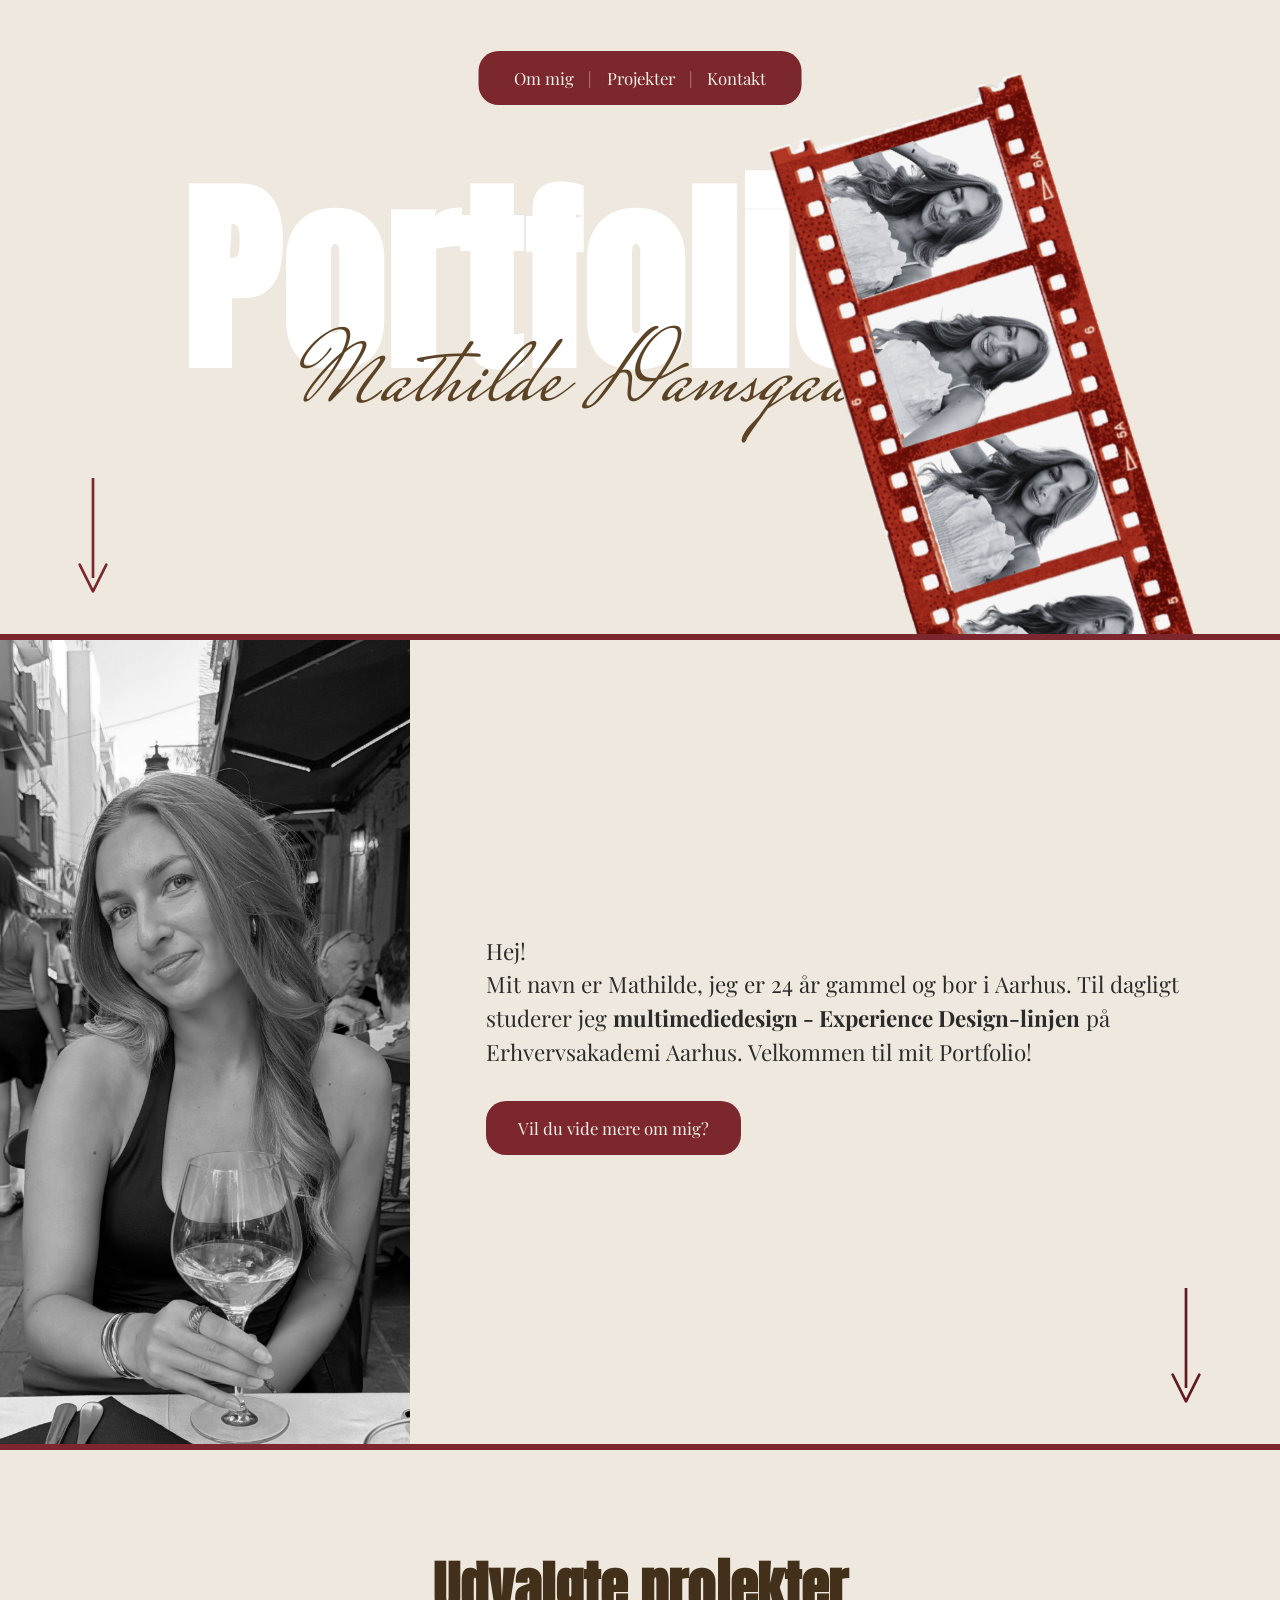
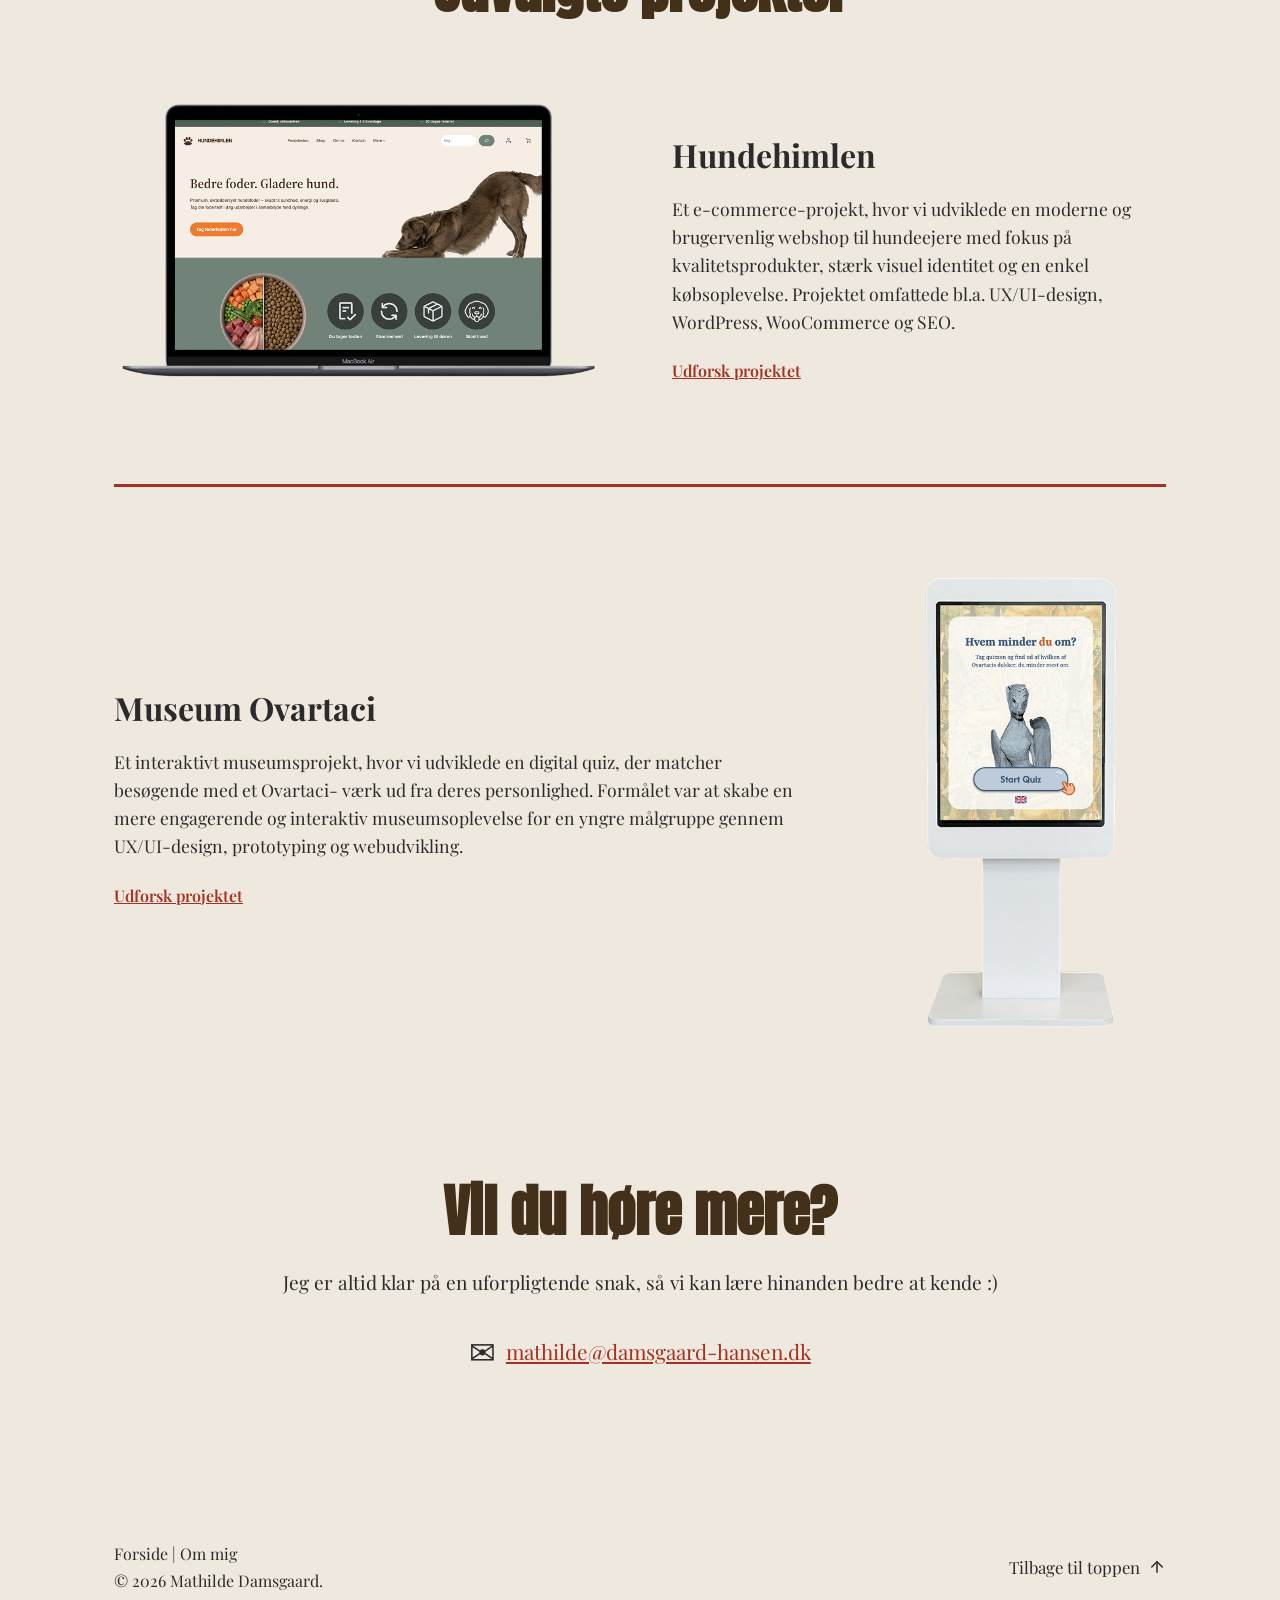
==== index.html @ b91b9f2f "ny tekst i footer" ====
<!doctype html>
<html lang="da">
  <head>
    <meta charset="UTF-8" />
    <meta name="viewport" content="width=device-width, initial-scale=1.0" />
    <title>Mathilde Damsgaard | Portfolio</title>

    <!-- Google Fonts: Anton til "PORTFOLIO", Mrs Saint Delafield til navnet (script), Playfair Display til brødtekst -->
    <link rel="preconnect" href="https://fonts.googleapis.com" />
    <link rel="preconnect" href="https://fonts.gstatic.com" crossorigin />
    <link
      href="https://fonts.googleapis.com/css2?family=Anton&family=Mrs+Saint+Delafield&family=Playfair+Display:ital,wght@0,400;0,600;1,400&display=swap"
      rel="stylesheet"
    />

    <link rel="stylesheet" href="css/style.css" />
  </head>
  <body>
    <header class="hero" id="top">
      <!-- Navigation -->
      <nav class="hero__nav">
        <a href="ommig.html">Om mig</a>
        <span class="hero__nav-divider">|</span>
        <a href="index.html#projekter">Projekter</a>
        <span class="hero__nav-divider">|</span>
        <a href="index.html#kontakt">Kontakt</a>
      </nav>

      <!-- Baggrundstekst -->
      <h1 class="hero__background-text">Portfolio</h1>

      <!-- Navn i script-font, ligger ovenpå baggrundsteksten -->
      <h2 class="hero__name">Mathilde Damsgaard</h2>

      <!-- Filmstrip-billede -->
      <div class="hero__filmstrip">
        <img src="img/filmstribe.png" alt="Filmstrip med billeder af mig" />
      </div>

      <!-- Pil der peger ned mod næste sektion -->
      <a
        href="index.html#projekter"
        class="hero__scroll-arrow"
        aria-label="Scroll ned til projekter"
      >
        <svg
          width="32"
          height="120"
          viewBox="0 0 24 90"
          xmlns="http://www.w3.org/2000/svg"
        >
          <line
            x1="12"
            y1="0"
            x2="12"
            y2="75"
            stroke="currentColor"
            stroke-width="2"
          />
          <polyline
            points="2,65 12,85 22,65"
            fill="none"
            stroke="currentColor"
            stroke-width="2"
            stroke-linecap="round"
            stroke-linejoin="round"
          />
        </svg>
      </a>

      <!-- Rød streg i bunden -->
      <div class="hero__divider"></div>
    </header>

    <!-- Intro-sektion under hero -->
    <section class="intro">
      <div class="intro__image">
        <img src="img/forsidebillede.jpg" alt="Mathilde Damsgaard" />
      </div>

      <div class="intro__content">
        <p class="intro__text">
          Hej!<br />
          Mit navn er Mathilde, jeg er 24 år gammel og bor i Aarhus. Til dagligt
          studerer jeg
          <strong>multimediedesign - Experience Design-linjen</strong> på
          Erhvervsakademi Aarhus. Velkommen til mit Portfolio!
        </p>
        <a href="ommig.html" class="intro__button">Vil du vide mere om mig?</a>
      </div>

      <a
        href="index.html#projekter"
        class="intro__scroll-arrow"
        aria-label="Scroll ned til projekter"
      >
        <svg
          width="34"
          height="120"
          viewBox="0 0 24 90"
          xmlns="http://www.w3.org/2000/svg"
        >
          <line
            x1="12"
            y1="0"
            x2="12"
            y2="75"
            stroke="currentColor"
            stroke-width="2"
          />
          <polyline
            points="2,65 12,85 22,65"
            fill="none"
            stroke="currentColor"
            stroke-width="2"
            stroke-linecap="round"
            stroke-linejoin="round"
          />
        </svg>
      </a>
      <!-- Rød streg i bunden -->
      <div class="hero__divider"></div>
    </section>

    <!-- Projekt-sektion lige under hero -->
    <section class="projects" id="projekter">
      <h2 class="projects__title">Udvalgte projekter</h2>

      <!-- Projekt 1: billede venstre, tekst højre -->
      <div class="project-row">
        <div class="project-row__image fly-in-left">
          <img
            src="img/hundehimlen-mockup.png"
            alt="Hundehimlen webshop vist på en bærbar computer"
          />
        </div>
        <div class="project-row__text">
          <h3 class="project-row__title">Hundehimlen</h3>
          <p class="project-row__desc">
            Et e-commerce-projekt, hvor vi udviklede en moderne og brugervenlig
            webshop til hundeejere med fokus på kvalitetsprodukter, stærk visuel
            identitet og en enkel købsoplevelse. Projektet omfattede bl.a.
            UX/UI-design, WordPress, WooCommerce og SEO.
          </p>
          <a href="hundehimlen.html" class="project-row__link"
            >Udforsk projektet</a
          >
        </div>
      </div>

      <div class="projects__divider"></div>

      <!-- Projekt 2: tekst venstre, billede højre -->
      <div class="project-row project-row--reverse">
        <div class="project-row__image project-row__image--small fly-in-right">
          <img
            src="img/museum-ovartaci-mockup.png"
            alt="Museum Ovartaci quiz vist på en infoskærm"
          />
        </div>
        <div class="project-row__text">
          <h3 class="project-row__title">Museum Ovartaci</h3>
          <p class="project-row__desc">
            Et interaktivt museumsprojekt, hvor vi udviklede en digital quiz,
            der matcher besøgende med et Ovartaci- værk ud fra deres
            personlighed. Formålet var at skabe en mere engagerende og
            interaktiv museumsoplevelse for en yngre målgruppe gennem
            UX/UI-design, prototyping og webudvikling.
          </p>
          <a href="ovartaci.html" class="project-row__link"
            >Udforsk projektet</a
          >
        </div>
      </div>
    </section>

    <!-- Kontakt-sektion nederst på forsiden -->
    <section class="contact-cta" id="kontakt">
      <h2 class="contact-cta__title">Vil du høre mere?</h2>
      <p class="contact-cta__text">
        Jeg er altid klar på en uforpligtende snak, så vi kan lære hinanden
        bedre at kende :)
      </p>
      <p class="contact-cta__mail-row">
        <span class="contact-cta__icon">&#9993;</span>
        <a href="mailto:mathilde@damsgaard-hansen.dk" class="contact-cta__link"
          >mathilde@damsgaard-hansen.dk</a
        >
      </p>
    </section>

    <footer class="footer">
      <!-- Venstre side -->
      <div class="footer__left">
        <p class="footer__nav">
          <a href="index.html">Forside</a> | <a href="ommig.html">Om mig</a>
        </p>
        <p>&copy; 2026 Mathilde Damsgaard.</p>
      </div>

      <!-- Højre side: Tilbage til toppen -->
      <a href="#" class="back-to-top-inline">
        Tilbage til toppen
        <svg
          xmlns="http://www.w3.org/2000/svg"
          viewBox="0 0 24 24"
          fill="none"
          stroke="currentColor"
          stroke-width="2"
          stroke-linecap="round"
          stroke-linejoin="round"
        >
          <line x1="12" y1="19" x2="12" y2="5"></line>
          <polyline points="5 12 12 5 19 12"></polyline>
        </svg>
      </a>
    </footer>

    <script>
      // Observerer billederne og tilføjer "is-visible" når de scrolles ind i skærmbilledet
      const flyInElements = document.querySelectorAll(
        ".fly-in-left, .fly-in-right",
      );

      const observer = new IntersectionObserver(
        (entries) => {
          entries.forEach((entry) => {
            if (entry.isIntersecting) {
              entry.target.classList.add("is-visible");
              observer.unobserve(entry.target); // kør kun animationen én gang
            }
          });
        },
        {
          threshold: 0.2, // starter når 20% af billedet er synligt
        },
      );

      flyInElements.forEach((el) => observer.observe(el));
    </script>
  </body>
</html>
---- css/style.css ----
/* ===== Reset ===== */
* {
  margin: 0;
  padding: 0;
  box-sizing: border-box;
}

body {
  font-family: "Playfair Display", serif;
  background-color: #efe8de;
  color: #2b2b2b;
}

/* ===== Hero sektion ===== */
.hero {
  position: relative;
  width: 100%;
  height: 50vw; /* fast højde der passer til indholdet, i stedet for 100vh */
  overflow: hidden;
  background-color: #efe8de;
}

/* Stor hvid "PORTFOLIO" tekst i baggrunden */
.hero__background-text {
  position: absolute;
  top: 14vw;
  left: -8vw;
  font-family: "Anton", sans-serif;
  font-size: 16vw;
  line-height: 1;
  color: #ffffff;
  letter-spacing: 0.01em;
  white-space: nowrap;
  user-select: none;
  z-index: 1;
  text-align: center;
  width: 100%;
}
/* Navnet i script-font, ligger ovenpå baggrundsteksten */
.hero__name {
  position: absolute;
  top: 24vw;
  left: 47%;
  transform: translateX(-50%);
  font-family: "Mrs Saint Delafield", cursive;
  font-size: 8vw;
  font-weight: 400;
  color: #5c4326; /* mørk brun/oliven farve som på billedet */
  z-index: 2;
  white-space: nowrap;
  text-align: center;
  width: 100%;
}

/* Navigationspille øverst */
.hero__nav {
  position: absolute;
  top: 4vw;
  left: 50%;
  transform: translateX(-50%);
  background-color: #7b272d; /* rustfarve, matcher filmstrippen */
  border-radius: 20px;
  padding: 1rem 2.2rem;
  display: flex;
  align-items: center;
  gap: 0.9rem;
  z-index: 3;
  white-space: nowrap;
}

.hero__nav a {
  font-family: "Playfair Display", serif;
  color: #f5efe6;
  text-decoration: none;
  font-size: 1.05rem;
}

.hero__nav a:hover {
  opacity: 0.8;
}

.hero__nav-divider {
  color: #d9a394;
}

/* Filmstrip-billede i højre side */
.hero__filmstrip {
  position: absolute;
  right: -14vw;
  top: -15vw;
  width: 500px;
  max-width: none;
  z-index: 2;
  transform: rotate(-16deg);
}

.hero__filmstrip img {
  width: 100%;
  height: 100%;
  object-fit: contain;
  display: block;
  animation: dropIn 1s cubic-bezier(0.34, 1.56, 0.64, 1) both;
}

/* Billedet falder ned fra oven og lander med et lille hop */
@keyframes dropIn {
  0% {
    transform: translate(-50%, -120%);
    opacity: 0;
  }
  100% {
    transform: translate(-50%, 8%);
    opacity: 1;
  }
}

/* Pil der peger ned mod næste sektion */
.hero__scroll-arrow {
  position: absolute;
  left: 6vw;
  bottom: 3vw;
  color: #7b272d;
  z-index: 2;
  animation: bounceArrow 1.8s ease-in-out infinite;
}

.hero__scroll-arrow:hover {
  opacity: 0.75;
}

/* Pilen hopper let op og ned for at signalere "scroll her" */
@keyframes bounceArrow {
  0%,
  100% {
    transform: translateY(0);
  }
  50% {
    transform: translateY(14px);
  }
}

/* Rød streg i bunden af sektionen */
.hero__divider {
  position: absolute;
  bottom: 0;
  left: 0;
  width: 100%;
  height: 6px;
  background-color: #7b272d;
  z-index: 2;
}

/* ===== Intro-sektion under hero ===== */
.intro {
  position: relative;
  display: flex;
  align-items: stretch;
  min-height: 90vh;
  background-color: #efe8de;
}

.intro__image {
  flex: 0 0 32%;
}

.intro__image img {
  width: 100%;
  height: 100%;
  object-fit: cover;
  display: block;
  filter: grayscale(
    100%
  ); /* gør billedet sort/hvid automatisk, uanset original farve */
}

.intro__content {
  flex: 1;
  display: flex;
  flex-direction: column;
  justify-content: center;
  padding: 4rem 6vw;
  max-width: 850px;
}

.intro__text {
  font-family: "Playfair Display", serif;
  font-size: 1.4rem;
  line-height: 1.5;
  color: #2b2b2b;
  margin-bottom: 2rem;
}

.intro__button {
  display: inline-block;
  align-self: flex-start;
  padding: 1rem 2rem;
  border-radius: 20px;
  background-color: #7b272d; /* samme rustfarve som navigationspillen */
  color: #f5efe6;
  text-decoration: none;
  font-family: "Playfair Display", serif;
  font-size: 1.05rem;
  transition: opacity 0.2s ease;
}

.intro__button:hover {
  opacity: 0.85;
}

/* Pil, centreret lodret i højre side, med samme hop som i hero */
.intro__scroll-arrow {
  position: absolute;
  right: 6vw;
  top: 80%;
  color: #601b20;
  animation: bounceArrowCentered 1.8s ease-in-out infinite;
}

.intro__scroll-arrow:hover {
  opacity: 0.75;
}

@keyframes bounceArrowCentered {
  0%,
  100% {
    transform: translateY(-50%);
  }
  50% {
    transform: translateY(calc(-50% + 14px));
  }
}

@media (max-width: 700px) {
  .intro {
    flex-direction: column;
    min-height: auto;
  }

  .intro__image {
    flex: none;
    height: 60vw;
  }

  .intro__content {
    padding: 2.5rem 6vw;
    max-width: none;
  }

  .intro__scroll-arrow {
    display: none; /* for meget rod på mobil med billede + tekst + pil */
  }
}

/* ===== Projekt-sektion ===== */
.projects {
  max-width: 1100px;
  margin: 0 auto;
  padding: 2rem 1.5rem;
}

.projects__title {
  font-family: "Anton", sans-serif;
  font-weight: 700;
  font-size: 3.5rem;
  text-align: center;
  color: #43301a;
  margin-bottom: 4rem;
  margin-top: 4rem;
}

.project-row {
  display: flex;
  align-items: center;
  gap: 4rem;
  flex-wrap: wrap;
}

/* Vender rækkefølgen om, så billedet ligger til højre */
.project-row--reverse {
  flex-direction: row-reverse;
}

.project-row__image {
  flex: 1 1 380px;
}

.project-row__image img {
  width: 100%;
  display: block;
}

/* Gør kun Museum Ovartaci-billedet mindre */
.project-row__image--small {
  flex: 0 1 300px; /* mindre max-bredde end den almindelige 380px */
  margin: 0 auto; /* centrerer den i sin kolonne */
}

.project-row__text {
  flex: 1 1 380px;
}

.project-row__title {
  font-family: "Playfair Display", serif;
  font-size: 2rem;
  margin-bottom: 1.2rem;
  color: #2b2b2b;
}

.project-row__desc {
  font-size: 1.1rem;
  line-height: 1.6;
  color: #2b2b2b;
  margin-bottom: 1.5rem;
}

.project-row__link {
  color: #a43121;
  font-weight: 600;
}

.project-row__link:hover {
  color: #792216;
}

/* Orange streg mellem projekterne */
.projects__divider {
  height: 3px;
  background-color: #a43121;
  margin: 4rem 0;
}

@media (max-width: 700px) {
  .project-row,
  .project-row--reverse {
    flex-direction: column;
  }
  .bio-section__body {
    flex-direction: column;
  }

  .bio-section__photos {
    min-height: 260px;
    width: 100%;
  }

  .bio-photo--right {
    left: 40%;
  }
}

/* ===== Sektion under stregen ===== */
.about {
  max-width: 700px;
  margin: 0 auto;
  padding: 5rem 1.5rem;
  text-align: center;
}

.about__title {
  font-family: "Playfair Display", serif;
  font-size: 2rem;
  margin-bottom: 1.5rem;
  color: #5c4326;
}

.about__text {
  font-size: 1.15rem;
  line-height: 1.7;
  color: #2b2b2b;
}

/* Billederne flyver ind fra siden, når man scroller ned til dem */
.fly-in-left,
.fly-in-right {
  opacity: 0;
  transition:
    transform 0.9s cubic-bezier(0.22, 1, 0.36, 1),
    opacity 0.9s ease;
}

.fly-in-left {
  transform: translateX(-150px);
}

.fly-in-right {
  transform: translateX(150px);
}

.fly-in-left.is-visible,
.fly-in-right.is-visible {
  opacity: 1;
  transform: translateX(0);
}

/* ===== Kontakt-sektion (forside) ===== */
.contact-cta {
  max-width: 770px;
  margin: 0 auto;
  padding: 6rem 1.5rem 8rem;
  text-align: center;
}

.contact-cta__title {
  font-family: "Anton", sans-serif;
  font-weight: 700;
  font-size: 3.5rem;
  text-align: center;
  color: #43301a;
  margin-bottom: 1rem;
}

.contact-cta__text {
  font-family: "Playfair Display", serif;
  font-size: 1.2rem;
  color: #2b2b2b;
  margin-bottom: 2.5rem;
}

.contact-cta__mail-row {
  display: flex;
  align-items: center;
  justify-content: center;
  gap: 0.6rem;
}

.contact-cta__icon {
  color: #2b2b2b;
  font-size: 2rem;
  line-height: 1;
}

.contact-cta__link {
  font-family: "Playfair Display", serif;
  font-size: 1.3rem;
  color: #a43121;
}

.contact-cta__link:hover {
  text-decoration: underline;
}

/* Sørg for blød scrolling til toppen */
html {
  scroll-behavior: smooth;
}

/* Footer layout */
.footer {
  display: flex;
  justify-content: space-between; /* Skubber venstre side til venstre og linket til højre */
  align-items: center;
  max-width: 1100px; /* Matcher bredden på dine andre sektioner */
  margin: 0 auto;
  padding: 3rem 1.5rem;
}

.footer__left {
  display: flex;
  flex-direction: column;
  gap: 0.4rem;
}

.footer__left a {
  color: #2b2b2b;
  text-decoration: none;
}

.footer__left a:hover {
  color: #a43121;
}

/* Tilbage til toppen - placeret i højre side */
.back-to-top-inline {
  display: inline-flex;
  align-items: center;
  gap: 0.5rem;
  color: #2b2b2b;
  text-decoration: none;
  font-family: "Playfair Display", serif;
  font-size: 1.05rem;
  transition: color 0.2s ease;
}

.back-to-top-inline svg {
  width: 18px;
  height: 18px;
  transition: transform 0.2s ease;
}

/* Hover-effekt */
.back-to-top-inline:hover {
  color: #a43121;
}

.back-to-top-inline:hover svg {
  transform: translateY(-3px); /* Løfter pilen en smule ved hover */
}

/* Mobil-visning */
@media (max-width: 600px) {
  .footer {
    flex-direction: column;
    gap: 1.5rem;
    text-align: center;
  }
}

/* ===== Om mig-siden ===== */
.bio {
  max-width: 1200px;
  margin: 0 auto;
  padding: 3rem 2rem 6rem;
}

.bio__back {
  display: inline-block;
  margin-bottom: 3rem;
  color: #2b2b2b;
  text-decoration: none;
  font-family: "Playfair Display", serif;
}

.bio__back:hover {
  color: #a43121;
}

.bio-section {
  margin-bottom: 5rem;
}

.bio-section__title {
  font-family: "Anton", sans-serif;
  font-weight: 700;
  font-size: 3.5rem;
  color: #43301a;
  margin-bottom: 2rem;
}

.bio-section__body {
  display: flex;
  gap: 3rem;
  align-items: flex-start;
  flex-wrap: wrap;
}

.bio-section__text {
  flex: 2 1 500px;
  font-size: 1.1rem;
  line-height: 1.7;
  color: #2b2b2b;
}

.bio-section__text p {
  margin-bottom: 1.5rem;
}

.bio-section__text p:last-child {
  margin-bottom: 0;
}

.bio__contact-row {
  display: flex;
  align-items: center;
  gap: 0.2rem;
}

.bio__contact-icon {
  color: #2b2b2b;
  font-size: 1.6rem;
  line-height: 1;
}

/* Polaroid-billeder */
.bio-section__photos {
  flex: 1 1 260px;
  position: relative;
  min-height: 320px;
}

.bio-section__photos--single {
  min-height: auto;
  display: flex;
  justify-content: center;
}

.bio-section__closing {
  font-size: 1.1rem;
  margin-bottom: 1rem;
}

.bio__contact-link {
  display: inline-block;
  color: #a43121;
  font-weight: 600;
  text-decoration: underline;
  text-underline-offset: 4px;
  font-size: 1.1rem;
}

.bio__contact-link:hover {
  color: #792216;
}

.bio-photo {
  width: 340px;
  display: block;
}

.bio-photo--left {
  position: absolute;
  left: 0;
  top: 0;
  z-index: 2;
  width: 320px;
  transform: rotate(-6deg);
}

.bio-photo--right {
  position: absolute;
  left: 170px;
  top: 70px;
  z-index: 1;
  width: 380px;
  transform: rotate(10deg);
}

/* ===== CV / Uddannelse accordion ===== */
.accordion {
  margin-bottom: 0.5rem;
}

.accordion__summary {
  list-style: none;
  cursor: pointer;
  display: flex;
  align-items: center;
  gap: 0.7rem;
  font-family: "Anton", sans-serif;
  font-weight: 700;
  font-size: 2rem;
  color: #43301a;
  padding: 0.5rem 0;
}

/* Fjerner browserens eget udfoldnings-ikon */
.accordion__summary::-webkit-details-marker {
  display: none;
}
.accordion__summary::marker {
  content: "";
}

/* Selve trekanten, tegnet i ren CSS */
.accordion__arrow {
  display: inline-block;
  width: 0;
  height: 0;
  border-left: 7px solid transparent;
  border-right: 7px solid transparent;
  border-top: 10px solid #a43121;
  transition: transform 0.25s ease;
  transform: rotate(-90deg); /* peger til højre, når lukket */
}

/* Peger nedad, når afsnittet er åbent */
.accordion[open] .accordion__arrow {
  transform: rotate(0deg);
}

.accordion__content {
  padding: 0.5rem 0 1.5rem 1.9rem; /* rykket ind, så det linjer op med teksten efter trekanten */
}

.cv-item {
  margin-bottom: 1.4rem;
}

.cv-item:last-child {
  margin-bottom: 0;
}

.cv-item__title {
  font-family: "Playfair Display", serif;
  font-size: 1.1rem;
  color: #2b2b2b;
  margin-bottom: 0.2rem;
}

.cv-item__date {
  font-family: "Playfair Display", serif;
  font-size: 0.95rem;
  color: #9a9a9a;
}

.accordion__divider {
  height: 2px;
  background-color: #a43121;
  margin: 1.5rem 0 2.5rem;
}

/* ===== Case study-side (projektside) ===== */

.project-case__title {
  text-align: center;
  margin: 10px 0 70px;
  font-size: 3rem;
}

/* .hundehimlen-tags {
  display: flex;
  flex-wrap: wrap;
  gap: 14px;
  justify-content: center;
  margin: 10px auto 80px;
  max-width: 1800px;
}

.hundehimlen-tags span {
  padding: 9px 18px;
  border: 2px solid #52685f;
  border-radius: 30px;
  background-color: #aebeb5;
  color: white;
  font-size: 12px;
  font-weight: 600;
}

.hundehimlen-tags .tag--light {
  background-color: #d0dad5;
  color: #52685f;
} */

.case-study {
  max-width: 1200px;
  margin: 0 auto;
  padding: 3rem 2rem 6rem;
}

.case-row {
  display: flex;
  align-items: center;
  gap: 4rem;
  margin-bottom: 6rem;
  flex-wrap: wrap;
}

.case-row--reverse {
  flex-direction: row-reverse;
}

.case-row__image {
  flex: 1 1 380px;
  display: flex;
  justify-content: center;
}

.case-row__image--stacked {
  flex-direction: column;
  align-items: center;
  gap: 1.5rem;
}

.case-row__text {
  flex: 1 1 380px;
}

.case-row__heading {
  text-align: center;
  margin-bottom: 1.5rem;
}

.case-row__number {
  font-family: "Playfair Display", serif;
  font-size: 1rem;
  letter-spacing: 0.1em;
  color: #2b2b2b;
  margin-bottom: 0.2rem;
}

.case-row__title {
  font-family: "Playfair Display", serif;
  font-size: 1.6rem;
  font-weight: 600;
  color: #2b2b2b;
}

.case-row__desc {
  font-size: 1.05rem;
  line-height: 1.7;
  color: #2b2b2b;
  margin-bottom: 1.2rem;
}

.case-row__link {
  color: #a1402a;
  font-weight: 600;
  text-decoration: underline;
  text-underline-offset: 4px;
}

.case-row__link:hover {
  color: #7e3020;
}

/* ===== Ovartaci - Projektet ===== */

.case-row--project .case-row__image {
  display: flex;
  gap: 20px;
  align-items: stretch;
}

.case-row--project .case-row__image > .case-img,
.case-row--project .case-img-wrapper {
  width: calc(50% - 10px);
}

.case-row--project .case-img-wrapper {
  position: relative;
}

.case-row--project .case-img-wrapper .case-img {
  width: 100%;
  height: 100%;
  object-fit: cover;
}

.case-row--project .case-img__gif {
  position: absolute;
  width: 70%;
  height: auto;
  top: 54.5%;
  left: 50%;
  transform: translate(-50%, -50%);
  z-index: 2;
  pointer-events: none;
}

/* Basisstil alle billeder deler */
.case-img {
  width: 100%;
  height: auto;
  display: block;
}

/* Individuelle størrelser pr. billede — juster frit efter behov */
.case-img--persona {
  max-width: 420px;
}

.case-img--styleguide {
  max-width: 420px;
}

.case-img--laptop {
  max-width: 680px;
}

.case-img--phone {
  max-width: 260px;
}

.case-img--landingpage {
  max-width: 680px;
}

.computer-video {
  position: relative;
  flex: 1 1 30%;
}

.computer-img {
  display: block;
  width: 100%;
  height: auto;
}

.computer-video__screen {
  position: absolute;
  top: 13%;
  left: 12%;
  width: 75.7%;
  height: 70%;
  object-fit: cover;
  z-index: 2;
}

.case-row__desc--bold {
  font-weight: 600;
}

/* Museum Ovartaci-siden */
.case-img--statue {
  max-width: 440px;
}

.case-img--research {
  max-width: 490px;
}

.case-img--kiosk {
  max-width: 380px;
}

.case-img--video {
  max-width: 350px;
  margin: 0 auto;
}

.case-img--kamera {
  max-width: 340px;
}

@media (max-width: 700px) {
  .case-row,
  .case-row--reverse {
    flex-direction: column;
  }
}

.video-section {
  margin-top: 0%;
}

.video-section__title {
  margin-bottom: 30px;
}

.video-section__grid {
  display: grid;
  grid-template-columns: repeat(3, 1fr);
  gap: 30px;
}

.video-card video {
  width: 100%;
  display: block;
  border-radius: 10px;
}

.next-project {
  display: flex;
  justify-content: center;
  margin: 4rem 0 2rem;
}

.next-project__button {
  display: inline-block;
  padding: 1rem 2rem;
  background-color: #7b272d;
  color: white;
  text-decoration: none;
  font-weight: 600;
  border-radius: 20px;
  transition: 0.2s ease;
}

.next-project__button:hover {
  background-color: #a43121;
  transform: translateY(-2px);
}

/* ===== Responsivt (mobil) ===== */
@media (max-width: 768px) {
  .hero {
    min-height: auto;
    padding-bottom: 4rem;
  }

  .hero__background-text {
    position: static;
    font-size: 18vw;
    text-align: center;
    margin-top: 2rem;
  }

  .hero__name {
    position: static;
    font-size: 12vw;
    text-align: center;
    margin: -6vw 0 2rem 0;
  }

  .hero__image-wrapper {
    position: static;
    width: 60vw;
    margin: 0 auto 2rem auto;
  }

  .hero__content {
    position: static;
    max-width: 90%;
    margin: 0 auto;
    text-align: left;
  }

  .hero__divider {
    position: static;
    margin-top: 3rem;
  }

  .video-section__grid {
    grid-template-columns: 1fr;
  }
}
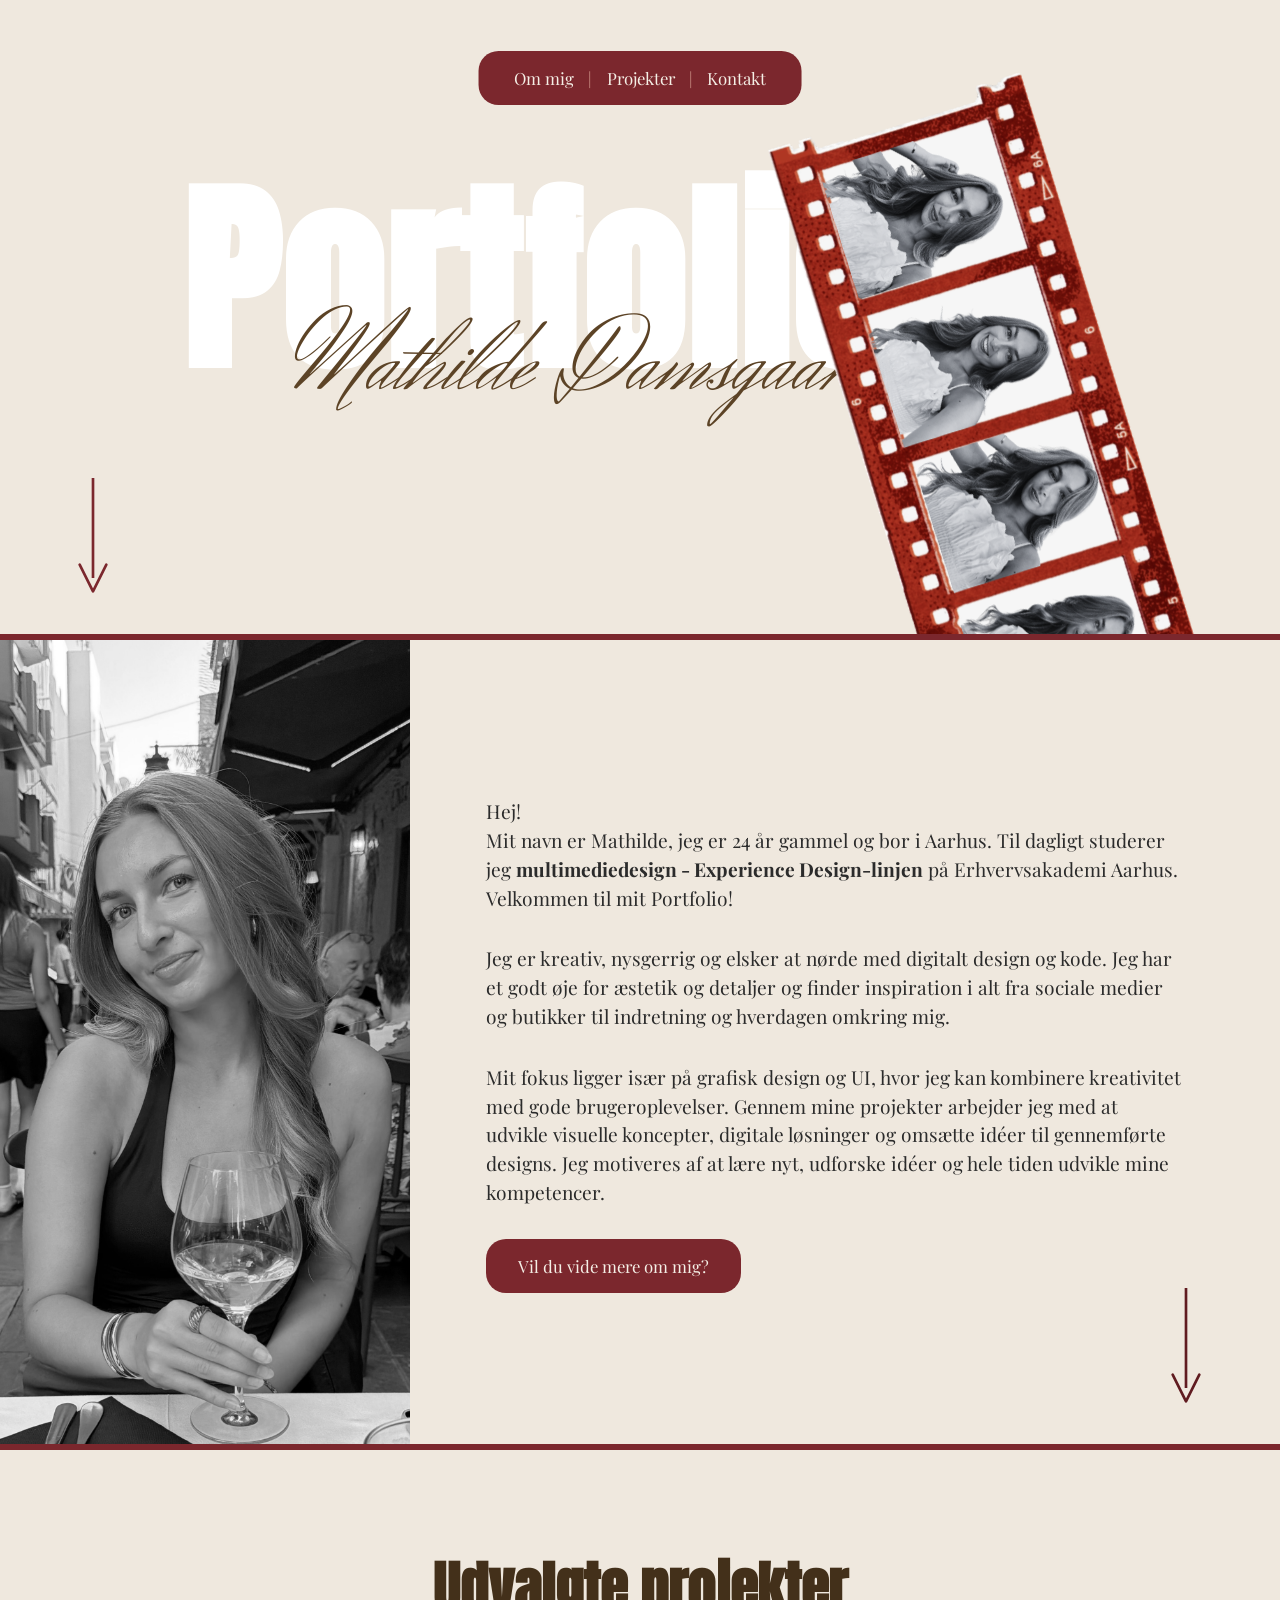
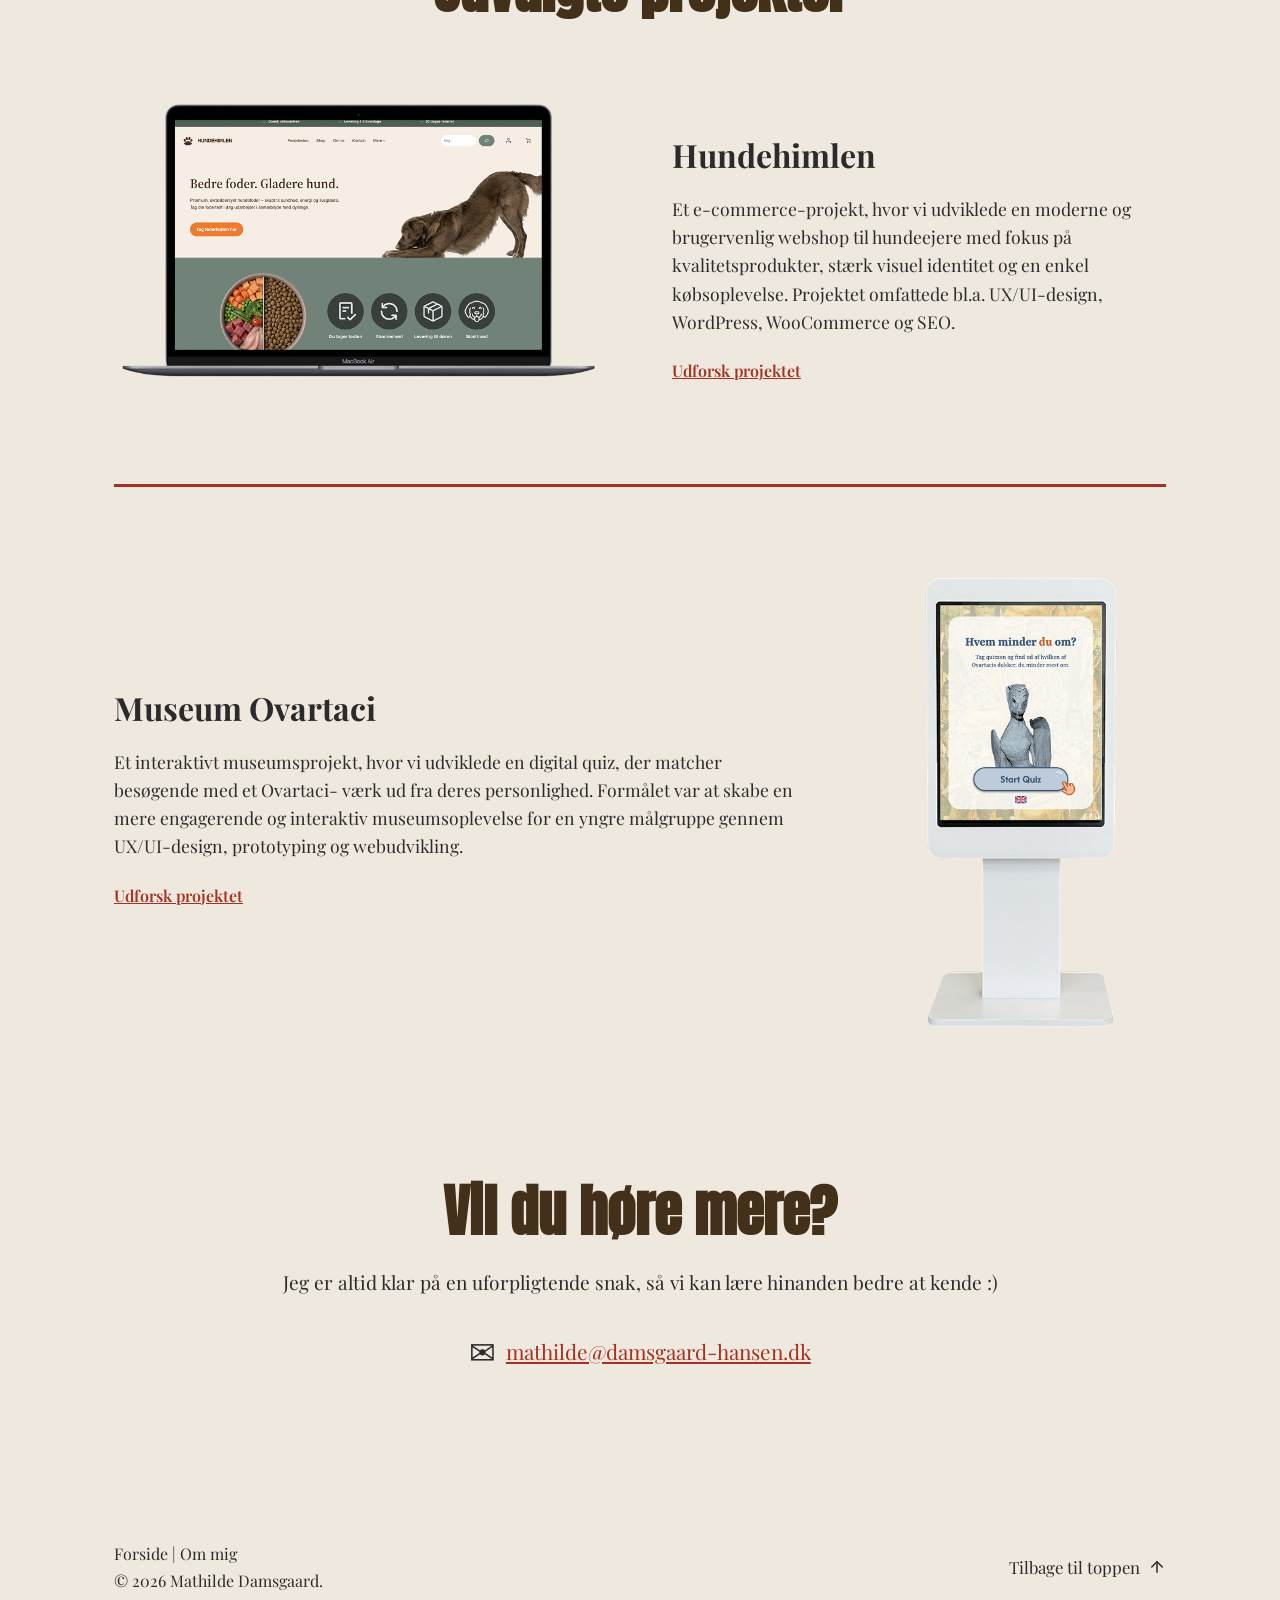
==== commit 5afd3867: "ændring i hero" ====
--- a/index.html
+++ b/index.html
@@ -5,11 +5,11 @@
     <meta name="viewport" content="width=device-width, initial-scale=1.0" />
     <title>Mathilde Damsgaard | Portfolio</title>
 
-    <!-- Google Fonts: Anton til "PORTFOLIO", Mrs Saint Delafield til navnet (script), Playfair Display til brødtekst -->
+    <!-- Google Fonts: Anton til "PORTFOLIO", Herr Von Muellerhoff til navnet (script), Playfair Display til brødtekst -->
     <link rel="preconnect" href="https://fonts.googleapis.com" />
     <link rel="preconnect" href="https://fonts.gstatic.com" crossorigin />
     <link
-      href="https://fonts.googleapis.com/css2?family=Anton&family=Mrs+Saint+Delafield&family=Playfair+Display:ital,wght@0,400;0,600;1,400&display=swap"
+      href="https://fonts.googleapis.com/css2?family=Anton&family=Herr+Von+Muellerhoff&family=Playfair+Display:ital,wght@0,400;0,600;1,400&display=swap"
       rel="stylesheet"
     />
 
@@ -85,6 +85,19 @@
           studerer jeg
           <strong>multimediedesign - Experience Design-linjen</strong> på
           Erhvervsakademi Aarhus. Velkommen til mit Portfolio!
+        </p>
+        <p class="intro__text">
+          Jeg er kreativ, nysgerrig og elsker at nørde med digitalt design og
+          kode. Jeg har et godt øje for æstetik og detaljer og finder
+          inspiration i alt fra sociale medier og butikker til indretning og
+          hverdagen omkring mig.
+        </p>
+        <p class="intro__text">
+          Mit fokus ligger især på grafisk design og UI, hvor jeg kan kombinere
+          kreativitet med gode brugeroplevelser. Gennem mine projekter arbejder
+          jeg med at udvikle visuelle koncepter, digitale løsninger og omsætte
+          idéer til gennemførte designs. Jeg motiveres af at lære nyt, udforske
+          idéer og hele tiden udvikle mine kompetencer.
         </p>
         <a href="ommig.html" class="intro__button">Vil du vide mere om mig?</a>
       </div>
--- a/css/style.css
+++ b/css/style.css
@@ -39,10 +39,10 @@
 /* Navnet i script-font, ligger ovenpå baggrundsteksten */
 .hero__name {
   position: absolute;
-  top: 24vw;
-  left: 47%;
+  top: 23vw;
+  left: 46%;
   transform: translateX(-50%);
-  font-family: "Mrs Saint Delafield", cursive;
+  font-family: "Herr Von Muellerhoff", cursive;
   font-size: 8vw;
   font-weight: 400;
   color: #5c4326; /* mørk brun/oliven farve som på billedet */
@@ -184,7 +184,7 @@
 
 .intro__text {
   font-family: "Playfair Display", serif;
-  font-size: 1.4rem;
+  font-size: 1.2rem;
   line-height: 1.5;
   color: #2b2b2b;
   margin-bottom: 2rem;
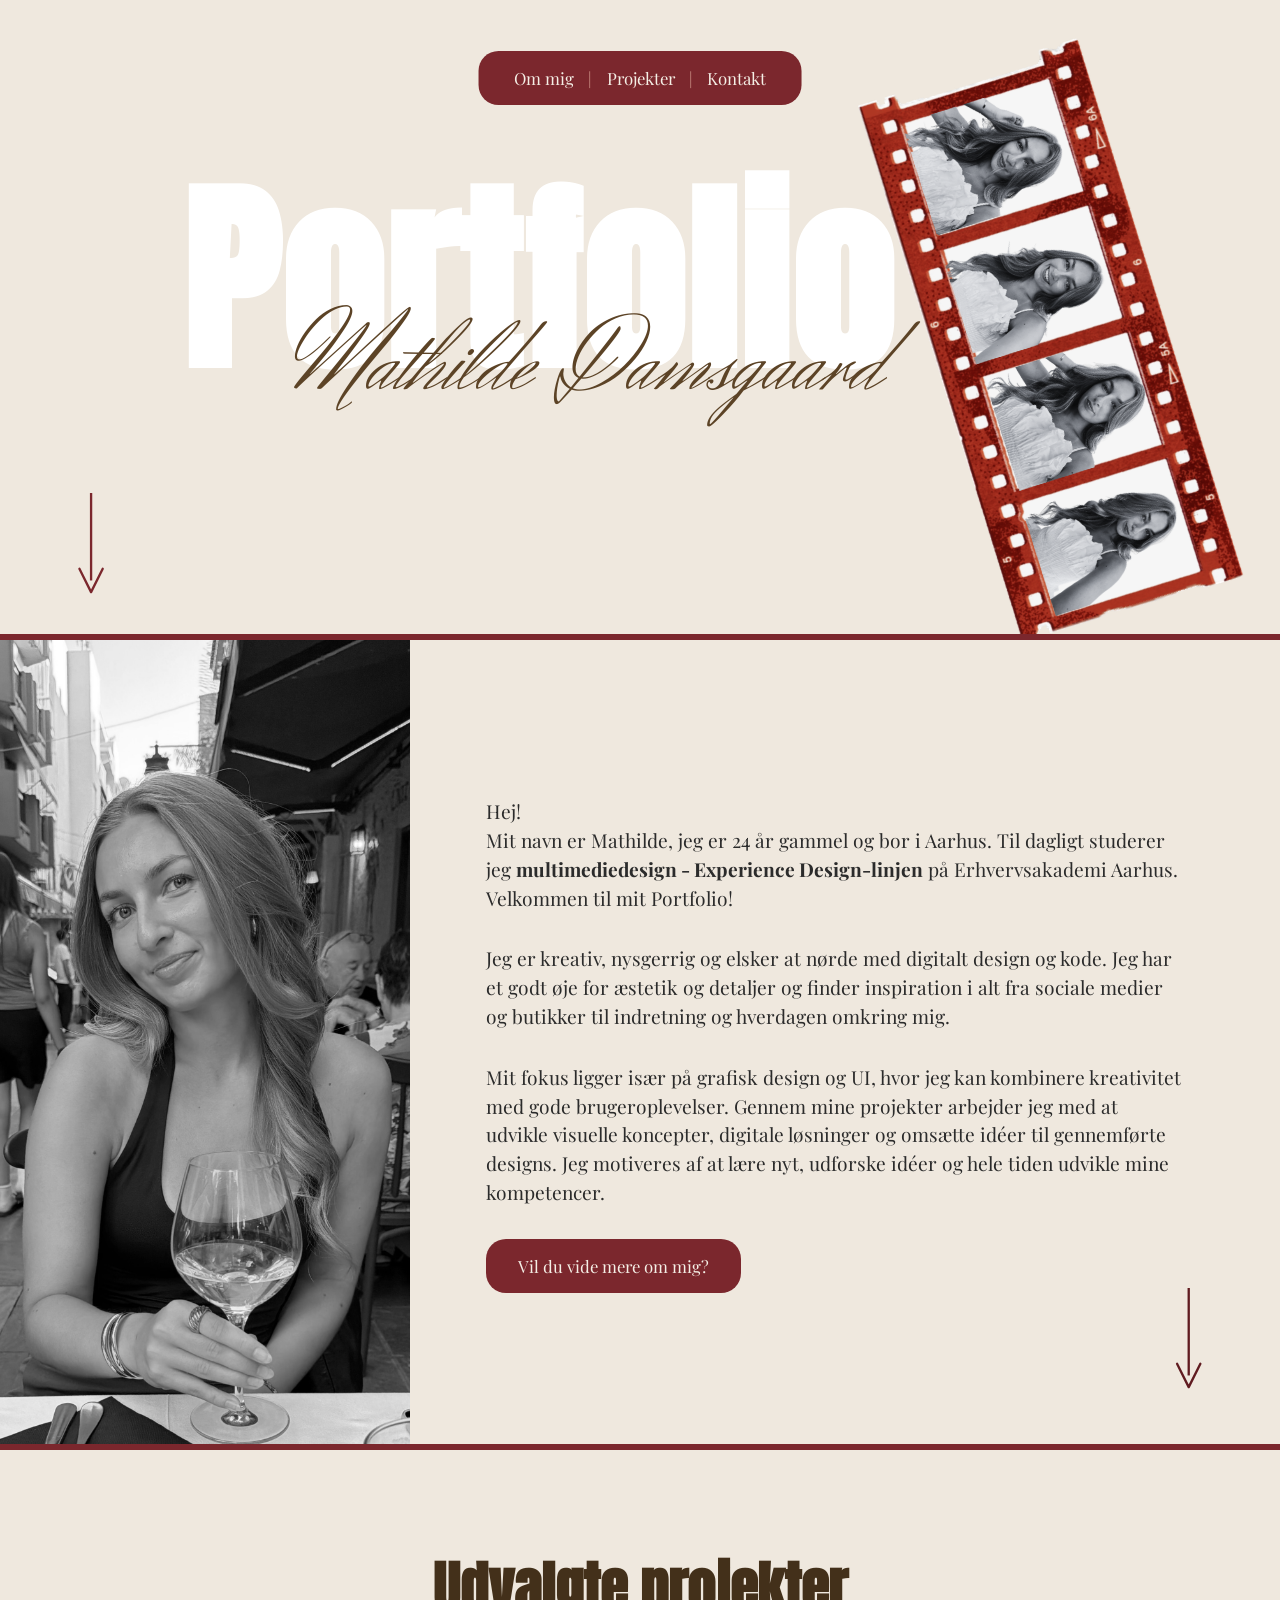
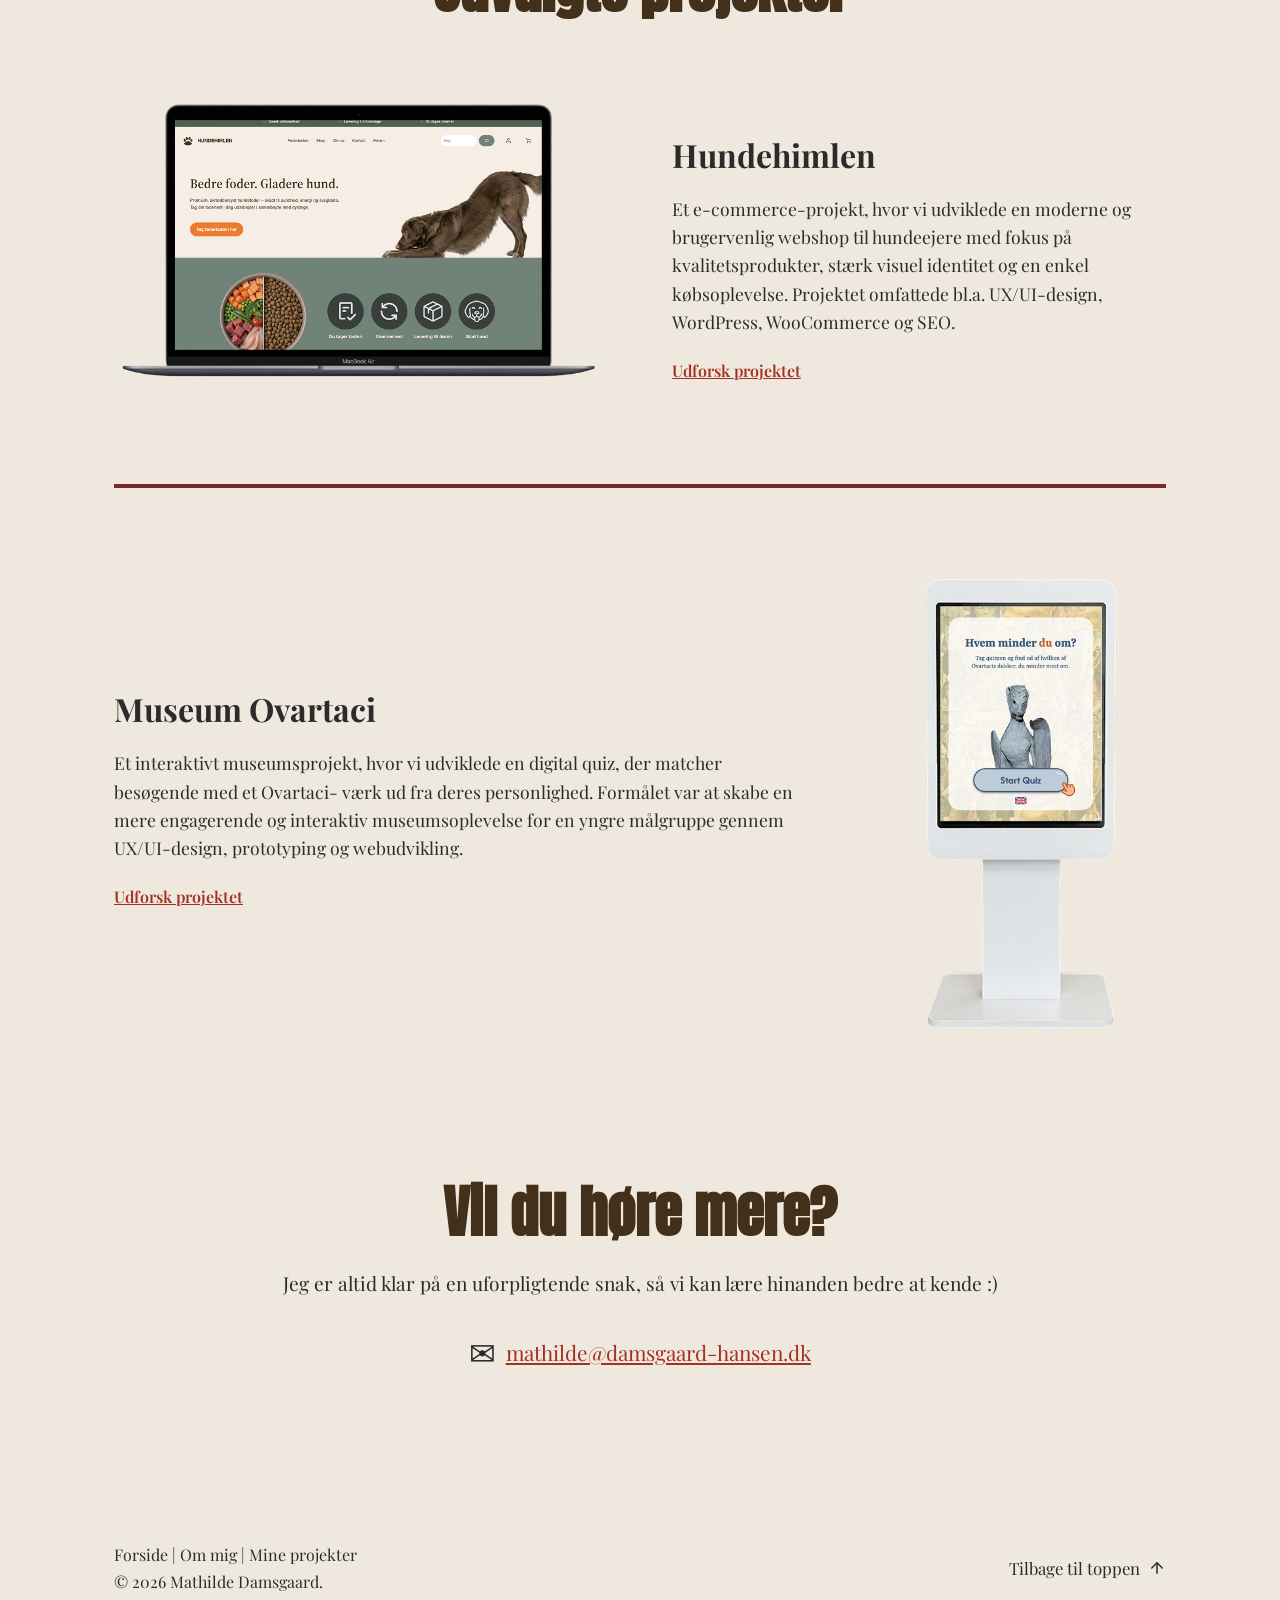
==== commit 7051c2ae: "små rettelser" ====
--- a/index.html
+++ b/index.html
@@ -206,7 +206,8 @@
       <!-- Venstre side -->
       <div class="footer__left">
         <p class="footer__nav">
-          <a href="index.html">Forside</a> | <a href="ommig.html">Om mig</a>
+          <a href="index.html">Forside</a> | <a href="ommig.html">Om mig</a> |
+          <a href="hundehimlen.html">Mine projekter</a>
         </p>
         <p>&copy; 2026 Mathilde Damsgaard.</p>
       </div>
--- a/css/style.css
+++ b/css/style.css
@@ -88,7 +88,7 @@
   position: absolute;
   right: -14vw;
   top: -15vw;
-  width: 500px;
+  width: clamp(220px, 34vw, 500px);
   max-width: none;
   z-index: 2;
   transform: rotate(-16deg);
@@ -122,6 +122,11 @@
   color: #7b272d;
   z-index: 2;
   animation: bounceArrow 1.8s ease-in-out infinite;
+}
+
+.hero__scroll-arrow svg {
+  width: clamp(18px, 2.2vw, 32px);
+  height: clamp(68px, 8.2vw, 120px);
 }
 
 .hero__scroll-arrow:hover {
@@ -167,6 +172,7 @@
   width: 100%;
   height: 100%;
   object-fit: cover;
+  object-position: center top;
   display: block;
   filter: grayscale(
     100%
@@ -216,6 +222,11 @@
   animation: bounceArrowCentered 1.8s ease-in-out infinite;
 }
 
+.intro__scroll-arrow svg {
+  width: clamp(20px, 2.3vw, 34px);
+  height: clamp(68px, 8.2vw, 120px);
+}
+
 .intro__scroll-arrow:hover {
   opacity: 0.75;
 }
@@ -230,7 +241,7 @@
   }
 }
 
-@media (max-width: 700px) {
+@media (max-width: 900px) {
   .intro {
     flex-direction: column;
     min-height: auto;
@@ -324,8 +335,8 @@
 
 /* Orange streg mellem projekterne */
 .projects__divider {
-  height: 3px;
-  background-color: #a43121;
+  height: 4.5px;
+  background-color: #7b272d;
   margin: 4rem 0;
 }
 
@@ -657,7 +668,7 @@
   height: 0;
   border-left: 7px solid transparent;
   border-right: 7px solid transparent;
-  border-top: 10px solid #a43121;
+  border-top: 10px solid #7b272d;
   transition: transform 0.25s ease;
   transform: rotate(-90deg); /* peger til højre, når lukket */
 }
@@ -694,7 +705,7 @@
 
 .accordion__divider {
   height: 2px;
-  background-color: #a43121;
+  background-color: #7b272d;
   margin: 1.5rem 0 2.5rem;
 }
 
@@ -946,18 +957,10 @@
 
 .next-project__button {
   display: inline-block;
-  padding: 1rem 2rem;
-  background-color: #7b272d;
-  color: white;
+  color: rgb(0, 0, 0);
   text-decoration: none;
-  font-weight: 600;
-  border-radius: 20px;
-  transition: 0.2s ease;
-}
-
-.next-project__button:hover {
-  background-color: #a43121;
-  transform: translateY(-2px);
+  font-weight: 900;
+  font-size: 1.3rem;
 }
 
 /* ===== Responsivt (mobil) ===== */
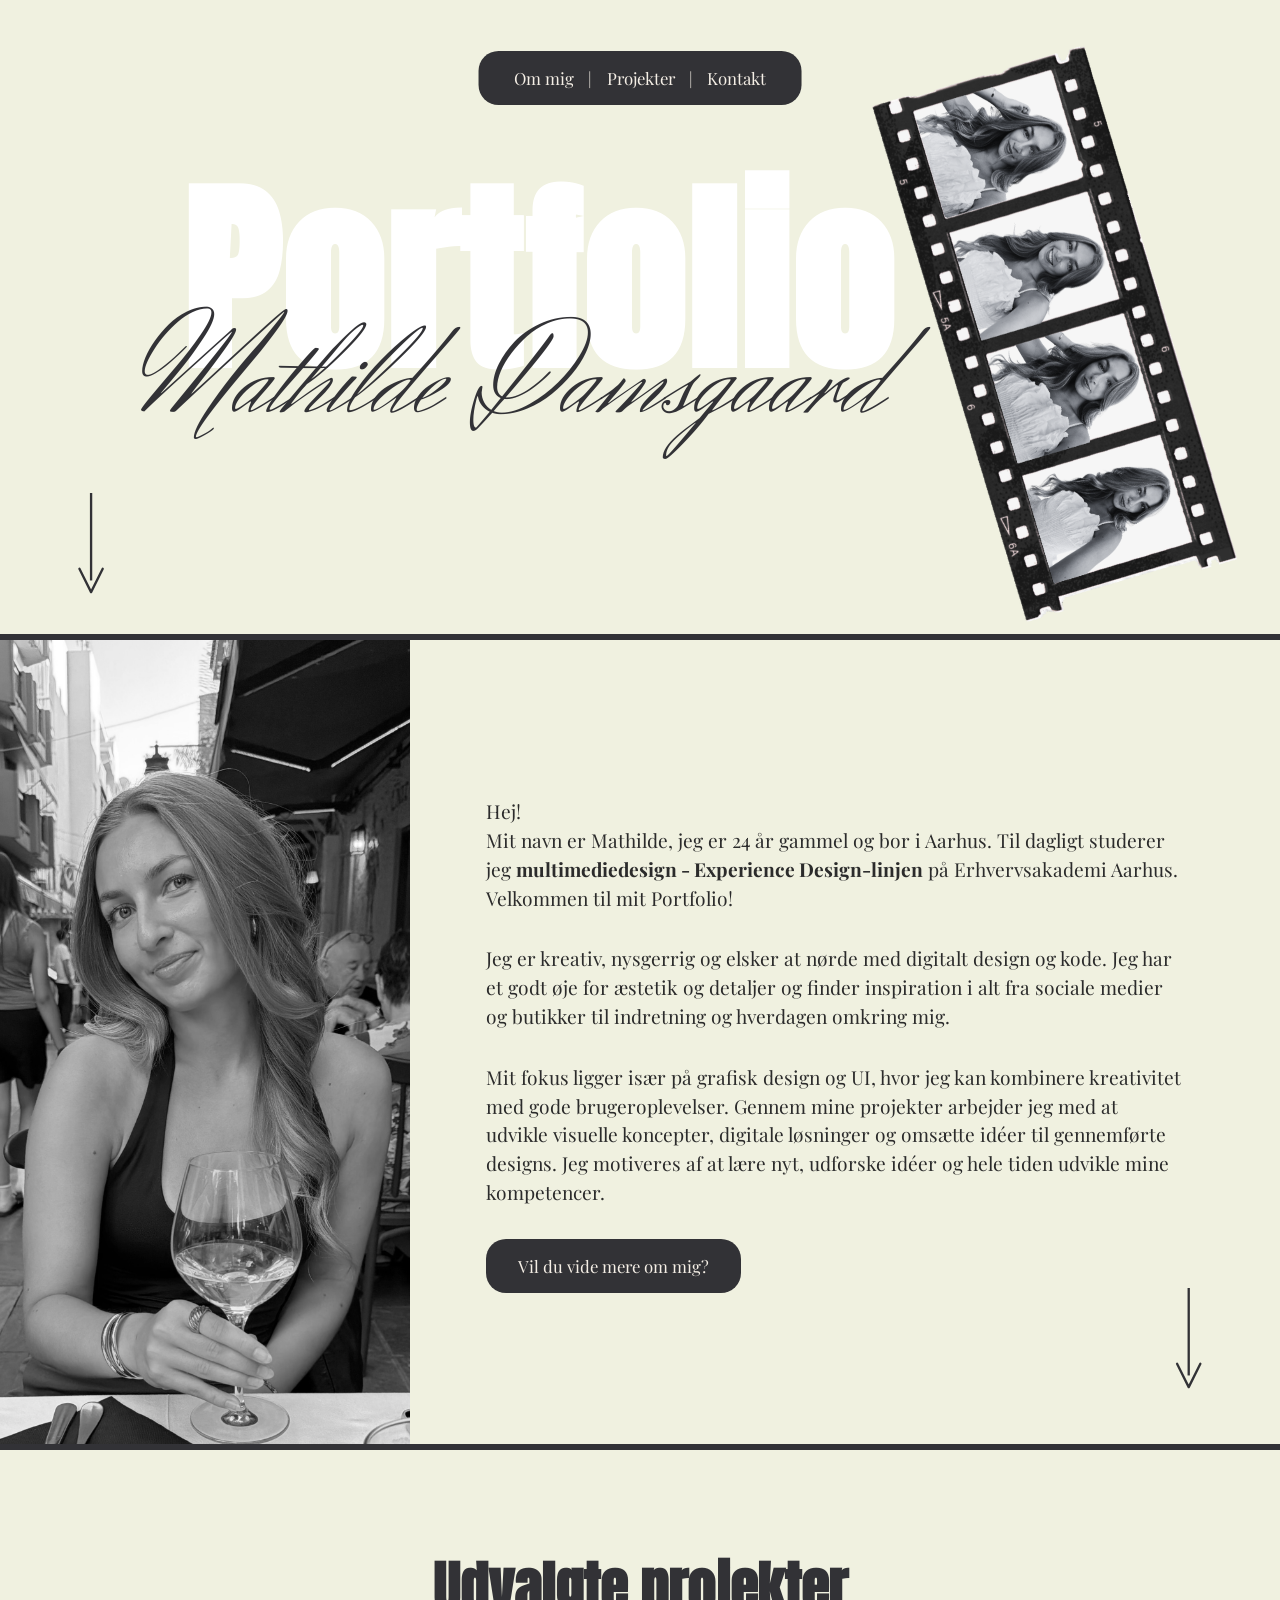
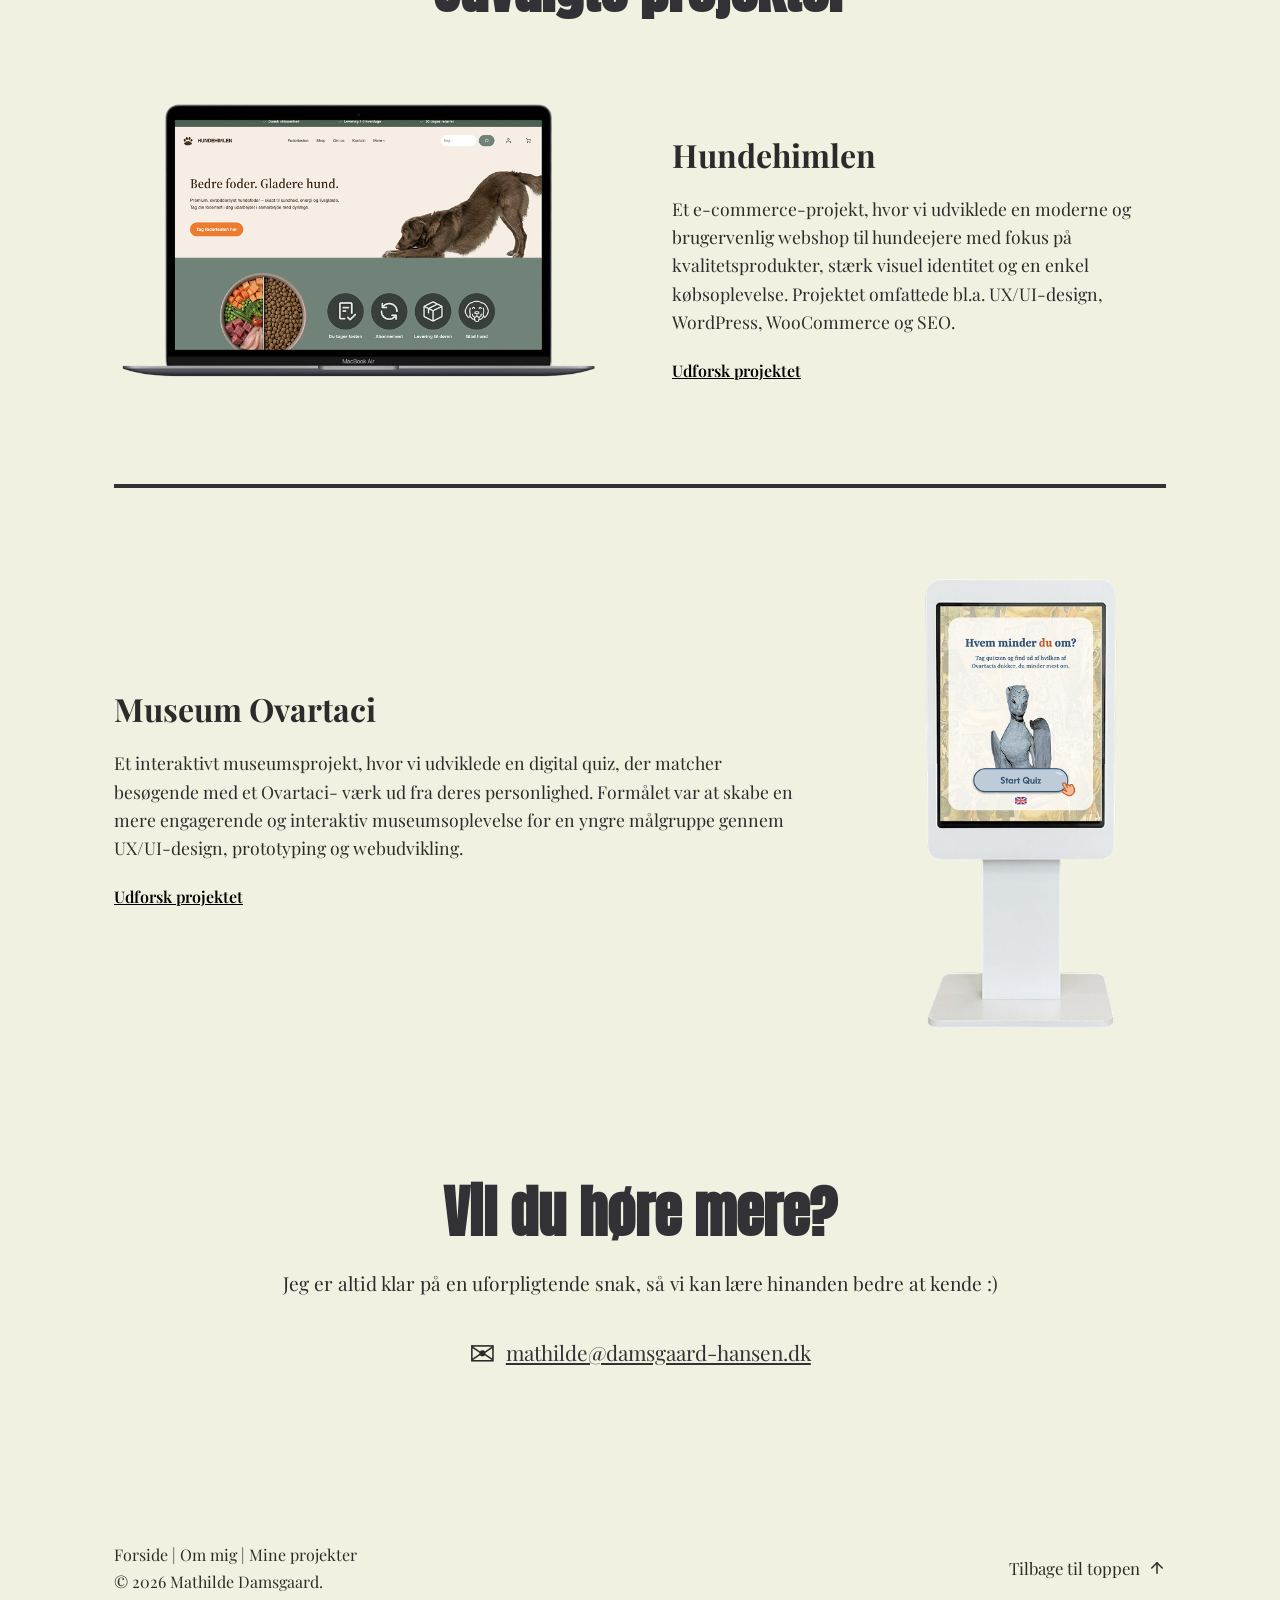
==== commit 01f3334a: "ændret farverne" ====
--- a/index.html
+++ b/index.html
@@ -34,7 +34,7 @@
 
       <!-- Filmstrip-billede -->
       <div class="hero__filmstrip">
-        <img src="img/filmstribe.png" alt="Filmstrip med billeder af mig" />
+        <img src="img/filmstrip.png" alt="Filmstrip med billeder af mig" />
       </div>
 
       <!-- Pil der peger ned mod næste sektion -->
@@ -68,7 +68,7 @@
         </svg>
       </a>
 
-      <!-- Rød streg i bunden -->
+      <!-- Streg i bunden -->
       <div class="hero__divider"></div>
     </header>
 
--- a/css/style.css
+++ b/css/style.css
@@ -7,7 +7,7 @@
 
 body {
   font-family: "Playfair Display", serif;
-  background-color: #efe8de;
+  background-color: #f0f1e0;
   color: #2b2b2b;
 }
 
@@ -17,7 +17,7 @@
   width: 100%;
   height: 50vw; /* fast højde der passer til indholdet, i stedet for 100vh */
   overflow: hidden;
-  background-color: #efe8de;
+  background-color: #f0f1e0;
 }
 
 /* Stor hvid "PORTFOLIO" tekst i baggrunden */
@@ -40,12 +40,12 @@
 .hero__name {
   position: absolute;
   top: 23vw;
-  left: 46%;
+  left: 40%;
   transform: translateX(-50%);
   font-family: "Herr Von Muellerhoff", cursive;
-  font-size: 8vw;
+  font-size: 10vw;
   font-weight: 400;
-  color: #5c4326; /* mørk brun/oliven farve som på billedet */
+  color: #323236;
   z-index: 2;
   white-space: nowrap;
   text-align: center;
@@ -58,7 +58,7 @@
   top: 4vw;
   left: 50%;
   transform: translateX(-50%);
-  background-color: #7b272d; /* rustfarve, matcher filmstrippen */
+  background-color: #323236; /* rustfarve, matcher filmstrippen */
   border-radius: 20px;
   padding: 1rem 2.2rem;
   display: flex;
@@ -80,18 +80,18 @@
 }
 
 .hero__nav-divider {
-  color: #d9a394;
+  color: #f5efe6;
 }
 
 /* Filmstrip-billede i højre side */
 .hero__filmstrip {
   position: absolute;
-  right: -14vw;
-  top: -15vw;
-  width: clamp(220px, 34vw, 500px);
+  right: -8vw;
+  top: -13vw;
+  width: clamp(180px, 28vw, 420px);
   max-width: none;
   z-index: 2;
-  transform: rotate(-16deg);
+  transform: rotate(-20deg);
 }
 
 .hero__filmstrip img {
@@ -119,7 +119,7 @@
   position: absolute;
   left: 6vw;
   bottom: 3vw;
-  color: #7b272d;
+  color: #323236;
   z-index: 2;
   animation: bounceArrow 1.8s ease-in-out infinite;
 }
@@ -151,7 +151,7 @@
   left: 0;
   width: 100%;
   height: 6px;
-  background-color: #7b272d;
+  background-color: #323236;
   z-index: 2;
 }
 
@@ -161,7 +161,7 @@
   display: flex;
   align-items: stretch;
   min-height: 90vh;
-  background-color: #efe8de;
+  background-color: #f0f1e0;
 }
 
 .intro__image {
@@ -201,7 +201,7 @@
   align-self: flex-start;
   padding: 1rem 2rem;
   border-radius: 20px;
-  background-color: #7b272d; /* samme rustfarve som navigationspillen */
+  background-color: #323236;
   color: #f5efe6;
   text-decoration: none;
   font-family: "Playfair Display", serif;
@@ -218,7 +218,7 @@
   position: absolute;
   right: 6vw;
   top: 80%;
-  color: #601b20;
+  color: #323236;
   animation: bounceArrowCentered 1.8s ease-in-out infinite;
 }
 
@@ -274,7 +274,7 @@
   font-weight: 700;
   font-size: 3.5rem;
   text-align: center;
-  color: #43301a;
+  color: #323236;
   margin-bottom: 4rem;
   margin-top: 4rem;
 }
@@ -325,7 +325,7 @@
 }
 
 .project-row__link {
-  color: #a43121;
+  color: #000000;
   font-weight: 600;
 }
 
@@ -336,7 +336,7 @@
 /* Orange streg mellem projekterne */
 .projects__divider {
   height: 4.5px;
-  background-color: #7b272d;
+  background-color: #323236;
   margin: 4rem 0;
 }
 
@@ -352,10 +352,6 @@
   .bio-section__photos {
     min-height: 260px;
     width: 100%;
-  }
-
-  .bio-photo--right {
-    left: 40%;
   }
 }
 
@@ -371,7 +367,7 @@
   font-family: "Playfair Display", serif;
   font-size: 2rem;
   margin-bottom: 1.5rem;
-  color: #5c4326;
+  color: #323236;
 }
 
 .about__text {
@@ -416,7 +412,7 @@
   font-weight: 700;
   font-size: 3.5rem;
   text-align: center;
-  color: #43301a;
+  color: #323236;
   margin-bottom: 1rem;
 }
 
@@ -443,7 +439,7 @@
 .contact-cta__link {
   font-family: "Playfair Display", serif;
   font-size: 1.3rem;
-  color: #a43121;
+  color: #323236;
 }
 
 .contact-cta__link:hover {
@@ -601,7 +597,7 @@
 
 .bio__contact-link {
   display: inline-block;
-  color: #a43121;
+  color: #323236;
   font-weight: 600;
   text-decoration: underline;
   text-underline-offset: 4px;
@@ -613,7 +609,9 @@
 }
 
 .bio-photo {
-  width: 340px;
+  width: 100%;
+  max-width: 340px;
+  height: auto;
   display: block;
 }
 
@@ -622,16 +620,18 @@
   left: 0;
   top: 0;
   z-index: 2;
-  width: 320px;
+  width: clamp(150px, 27vw, 320px);
+  height: auto;
   transform: rotate(-6deg);
 }
 
 .bio-photo--right {
   position: absolute;
-  left: 170px;
-  top: 70px;
+  left: clamp(85px, 14vw, 170px);
+  top: clamp(30px, 5.8vw, 70px);
   z-index: 1;
-  width: 380px;
+  width: clamp(180px, 32vw, 380px);
+  height: auto;
   transform: rotate(10deg);
 }
 
@@ -668,7 +668,7 @@
   height: 0;
   border-left: 7px solid transparent;
   border-right: 7px solid transparent;
-  border-top: 10px solid #7b272d;
+  border-top: 10px solid #323236;
   transition: transform 0.25s ease;
   transform: rotate(-90deg); /* peger til højre, når lukket */
 }
@@ -705,7 +705,7 @@
 
 .accordion__divider {
   height: 2px;
-  background-color: #7b272d;
+  background-color: #323236;
   margin: 1.5rem 0 2.5rem;
 }
 
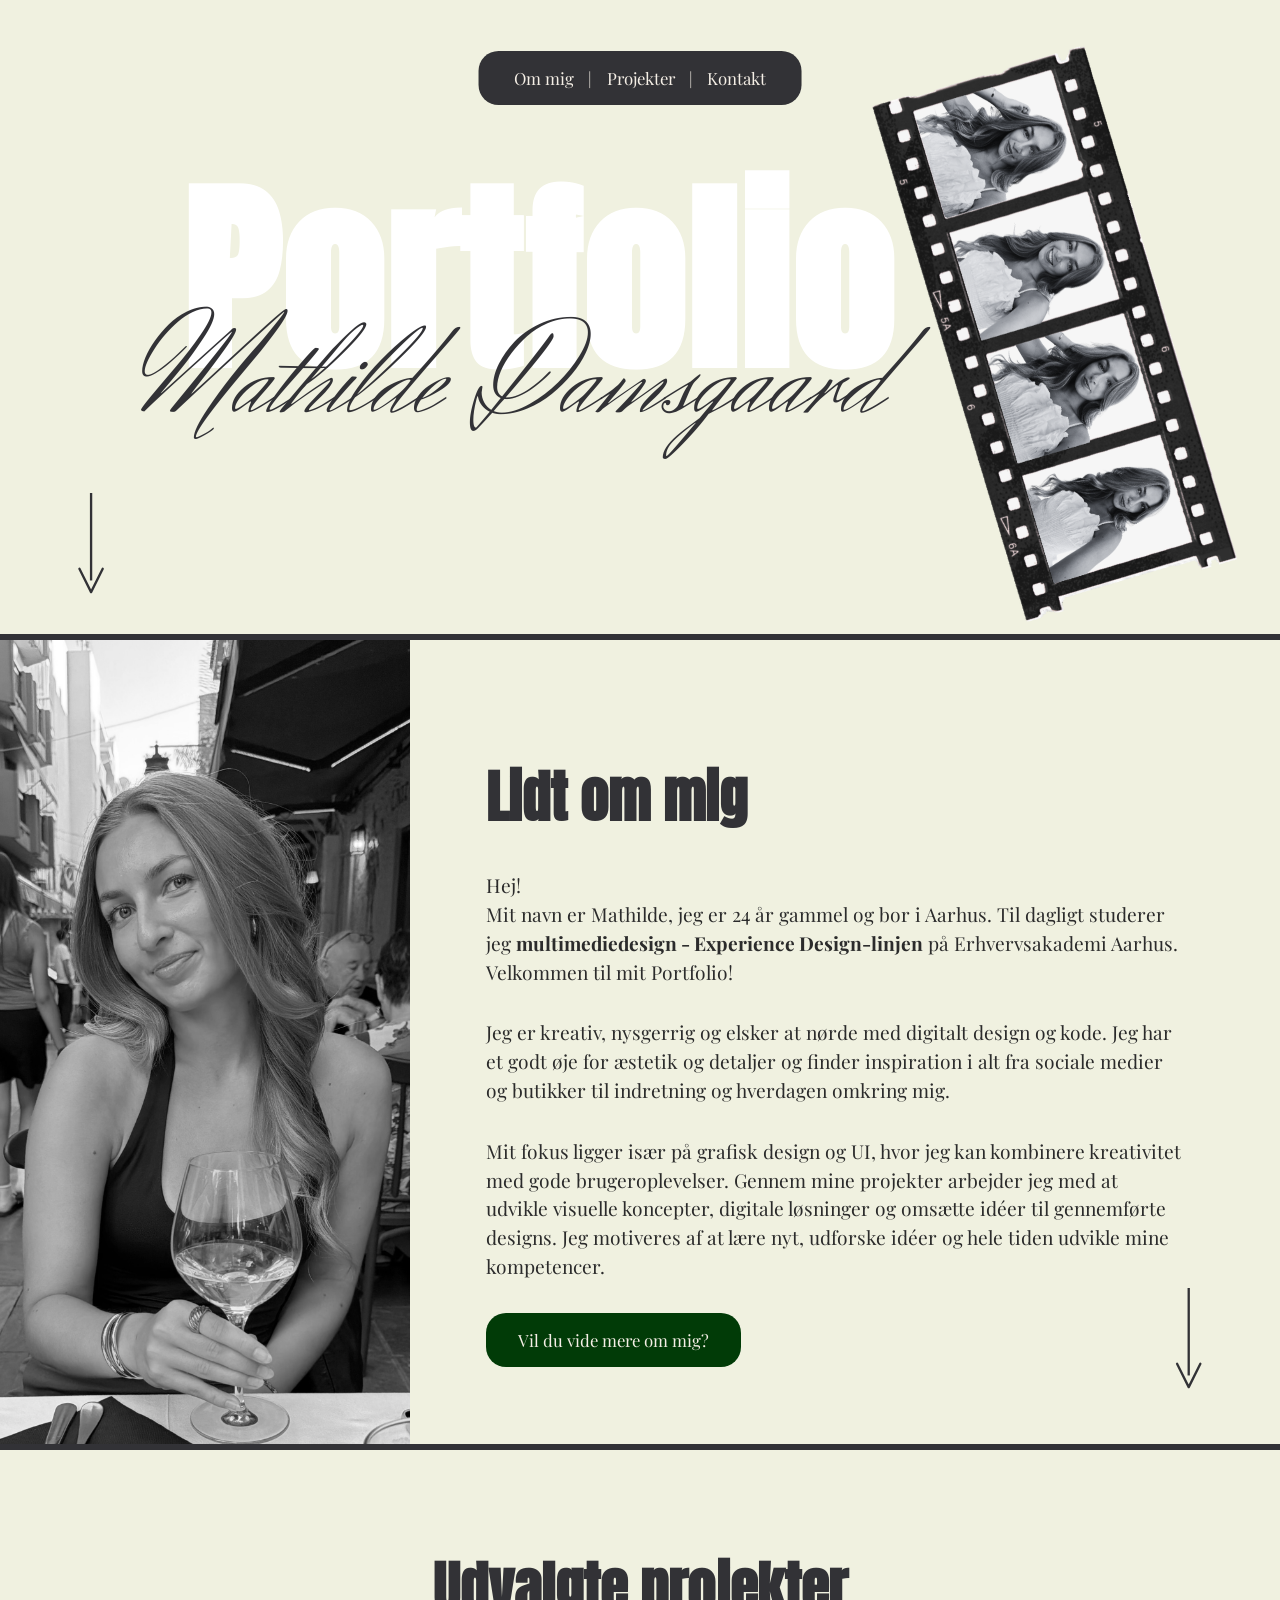
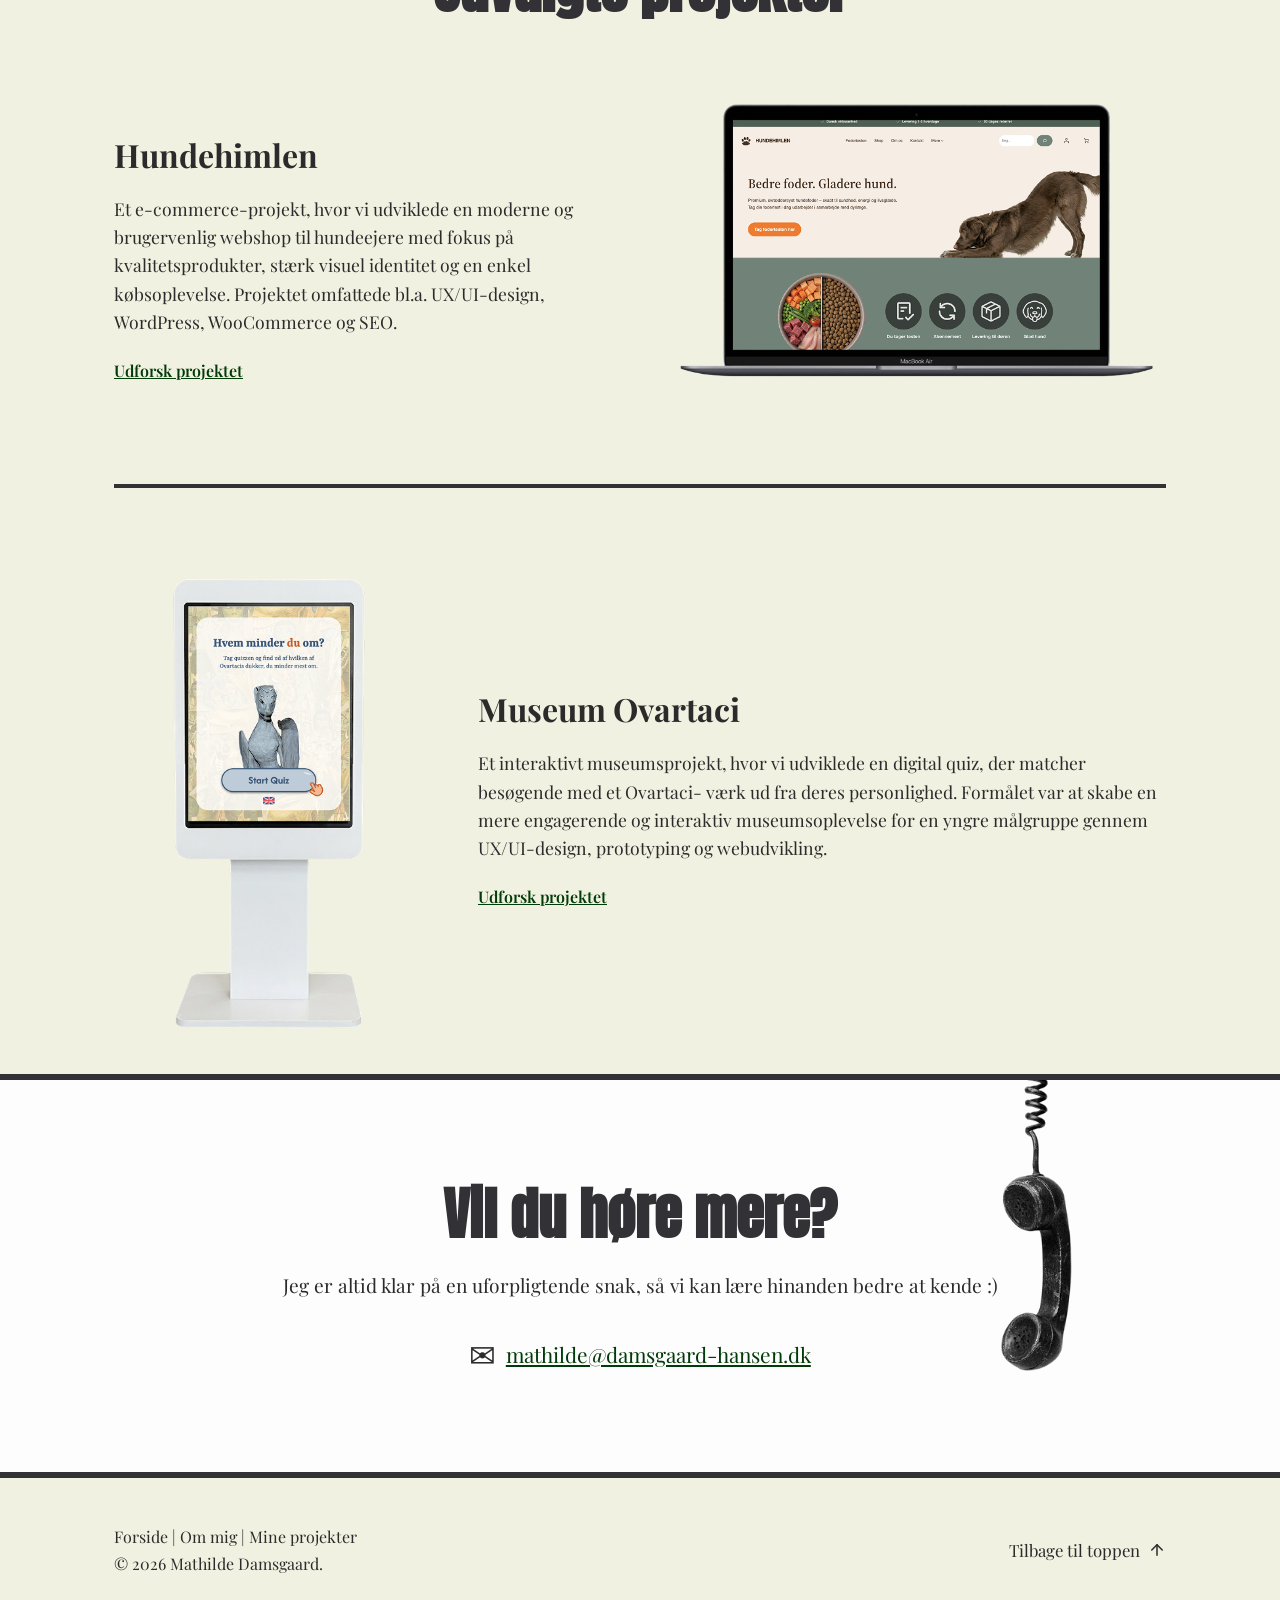
==== commit 8c63ffd1: "små rettelser" ====
--- a/index.html
+++ b/index.html
@@ -79,6 +79,7 @@
       </div>
 
       <div class="intro__content">
+        <h2 class="projects__title projects__title__mig">Lidt om mig</h2>
         <p class="intro__text">
           Hej!<br />
           Mit navn er Mathilde, jeg er 24 år gammel og bor i Aarhus. Til dagligt
@@ -140,7 +141,7 @@
       <h2 class="projects__title">Udvalgte projekter</h2>
 
       <!-- Projekt 1: billede venstre, tekst højre -->
-      <div class="project-row">
+      <div class="project-row project-row--reverse">
         <div class="project-row__image fly-in-left">
           <img
             src="img/hundehimlen-mockup.png"
@@ -164,7 +165,7 @@
       <div class="projects__divider"></div>
 
       <!-- Projekt 2: tekst venstre, billede højre -->
-      <div class="project-row project-row--reverse">
+      <div class="project-row">
         <div class="project-row__image project-row__image--small fly-in-right">
           <img
             src="img/museum-ovartaci-mockup.png"
@@ -189,17 +190,35 @@
 
     <!-- Kontakt-sektion nederst på forsiden -->
     <section class="contact-cta" id="kontakt">
-      <h2 class="contact-cta__title">Vil du høre mere?</h2>
-      <p class="contact-cta__text">
-        Jeg er altid klar på en uforpligtende snak, så vi kan lære hinanden
-        bedre at kende :)
-      </p>
-      <p class="contact-cta__mail-row">
-        <span class="contact-cta__icon">&#9993;</span>
-        <a href="mailto:mathilde@damsgaard-hansen.dk" class="contact-cta__link"
-          >mathilde@damsgaard-hansen.dk</a
-        >
-      </p>
+      <div class="contact-cta__inner">
+        <div class="contact-cta__content">
+          <h2 class="contact-cta__title">Vil du høre mere?</h2>
+
+          <p class="contact-cta__text">
+            Jeg er altid klar på en uforpligtende snak, så vi kan lære hinanden
+            bedre at kende :)
+          </p>
+
+          <p class="contact-cta__mail-row">
+            <span class="contact-cta__icon">&#9993;</span>
+            <a
+              href="mailto:mathilde@damsgaard-hansen.dk"
+              class="contact-cta__link"
+            >
+              mathilde@damsgaard-hansen.dk
+            </a>
+          </p>
+        </div>
+      </div>
+
+      <!-- Telefon: hænger fast på den grå linje øverst i sektionen -->
+      <img
+        src="img/telefon.png"
+        alt="Illustration af gammeldags telefonrør"
+        class="contact-cta__phone"
+      />
+      <div class="hero__divider"></div>
+      <div class="hero__divider"></div>
     </section>
 
     <footer class="footer">
--- a/css/style.css
+++ b/css/style.css
@@ -201,7 +201,7 @@
   align-self: flex-start;
   padding: 1rem 2rem;
   border-radius: 20px;
-  background-color: #323236;
+  background-color: #013b07;
   color: #f5efe6;
   text-decoration: none;
   font-family: "Playfair Display", serif;
@@ -279,6 +279,12 @@
   margin-top: 4rem;
 }
 
+.projects__title__mig {
+  text-align: left;
+  margin-bottom: 2rem;
+  margin-top: 2rem;
+}
+
 .project-row {
   display: flex;
   align-items: center;
@@ -325,12 +331,12 @@
 }
 
 .project-row__link {
-  color: #000000;
+  color: #013b07;
   font-weight: 600;
 }
 
 .project-row__link:hover {
-  color: #792216;
+  color: #016d0b;
 }
 
 /* Orange streg mellem projekterne */
@@ -439,7 +445,7 @@
 .contact-cta__link {
   font-family: "Playfair Display", serif;
   font-size: 1.3rem;
-  color: #323236;
+  color: #013b07;
 }
 
 .contact-cta__link:hover {
@@ -473,7 +479,7 @@
 }
 
 .footer__left a:hover {
-  color: #a43121;
+  color: #016d0b;
 }
 
 /* Tilbage til toppen - placeret i højre side */
@@ -496,7 +502,7 @@
 
 /* Hover-effekt */
 .back-to-top-inline:hover {
-  color: #a43121;
+  color: #016d0b;
 }
 
 .back-to-top-inline:hover svg {
@@ -528,7 +534,7 @@
 }
 
 .bio__back:hover {
-  color: #a43121;
+  color: #016d0b;
 }
 
 .bio-section {
@@ -597,7 +603,7 @@
 
 .bio__contact-link {
   display: inline-block;
-  color: #323236;
+  color: #013b07;
   font-weight: 600;
   text-decoration: underline;
   text-underline-offset: 4px;
@@ -605,7 +611,7 @@
 }
 
 .bio__contact-link:hover {
-  color: #792216;
+  color: #016d0b;
 }
 
 .bio-photo {
@@ -668,7 +674,7 @@
   height: 0;
   border-left: 7px solid transparent;
   border-right: 7px solid transparent;
-  border-top: 10px solid #323236;
+  border-top: 10px solid #013b07;
   transition: transform 0.25s ease;
   transform: rotate(-90deg); /* peger til højre, når lukket */
 }
@@ -803,14 +809,14 @@
 }
 
 .case-row__link {
-  color: #a1402a;
+  color: #013b07;
   font-weight: 600;
   text-decoration: underline;
   text-underline-offset: 4px;
 }
 
 .case-row__link:hover {
-  color: #7e3020;
+  color: #016d0b;
 }
 
 /* ===== Ovartaci - Projektet ===== */
@@ -854,6 +860,10 @@
   display: block;
 }
 
+.case-img--fodertest {
+  border: 2px solid #000000;
+}
+
 /* Individuelle størrelser pr. billede — juster frit efter behov */
 .case-img--persona {
   max-width: 420px;
@@ -963,6 +973,43 @@
   font-size: 1.3rem;
 }
 
+/* ===== Kontakt ===== */
+
+.contact-cta {
+  position: relative;
+  width: 100%;
+  max-width: none;
+  margin: 0;
+  background-color: #fdfdfd;
+  padding: 1rem 8vw 2rem;
+  border-top: 6px solid #323236;
+  overflow: hidden;
+}
+
+.contact-cta__inner {
+  position: relative;
+  max-width: 1200px;
+  margin: 0 auto;
+  min-height: 350px;
+  display: flex;
+  justify-content: center;
+  align-items: center;
+}
+
+.contact-cta__content {
+  position: relative;
+  z-index: 2;
+  text-align: center;
+}
+
+.contact-cta__phone {
+  position: absolute;
+  right: 12%;
+  top: 0;
+  width: clamp(130px, 14vw, 230px);
+  height: auto;
+}
+
 /* ===== Responsivt (mobil) ===== */
 @media (max-width: 768px) {
   .hero {
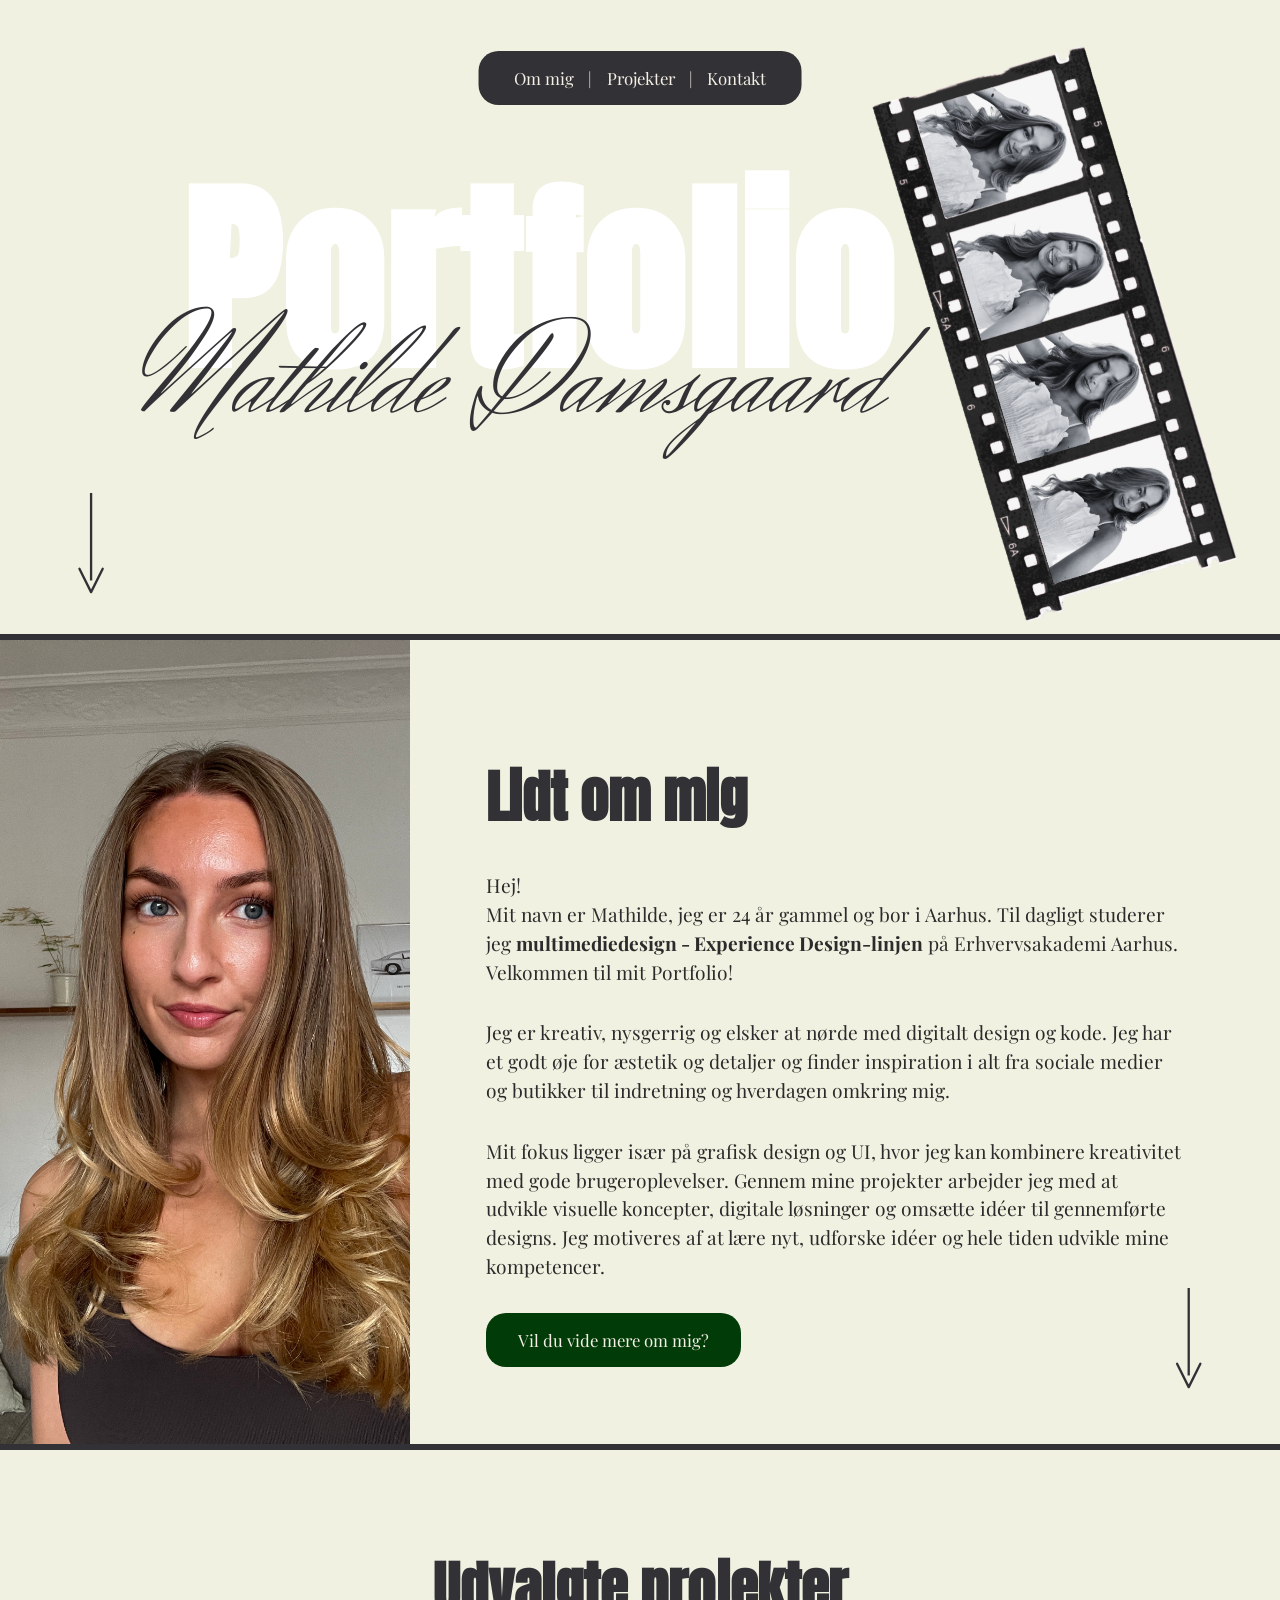
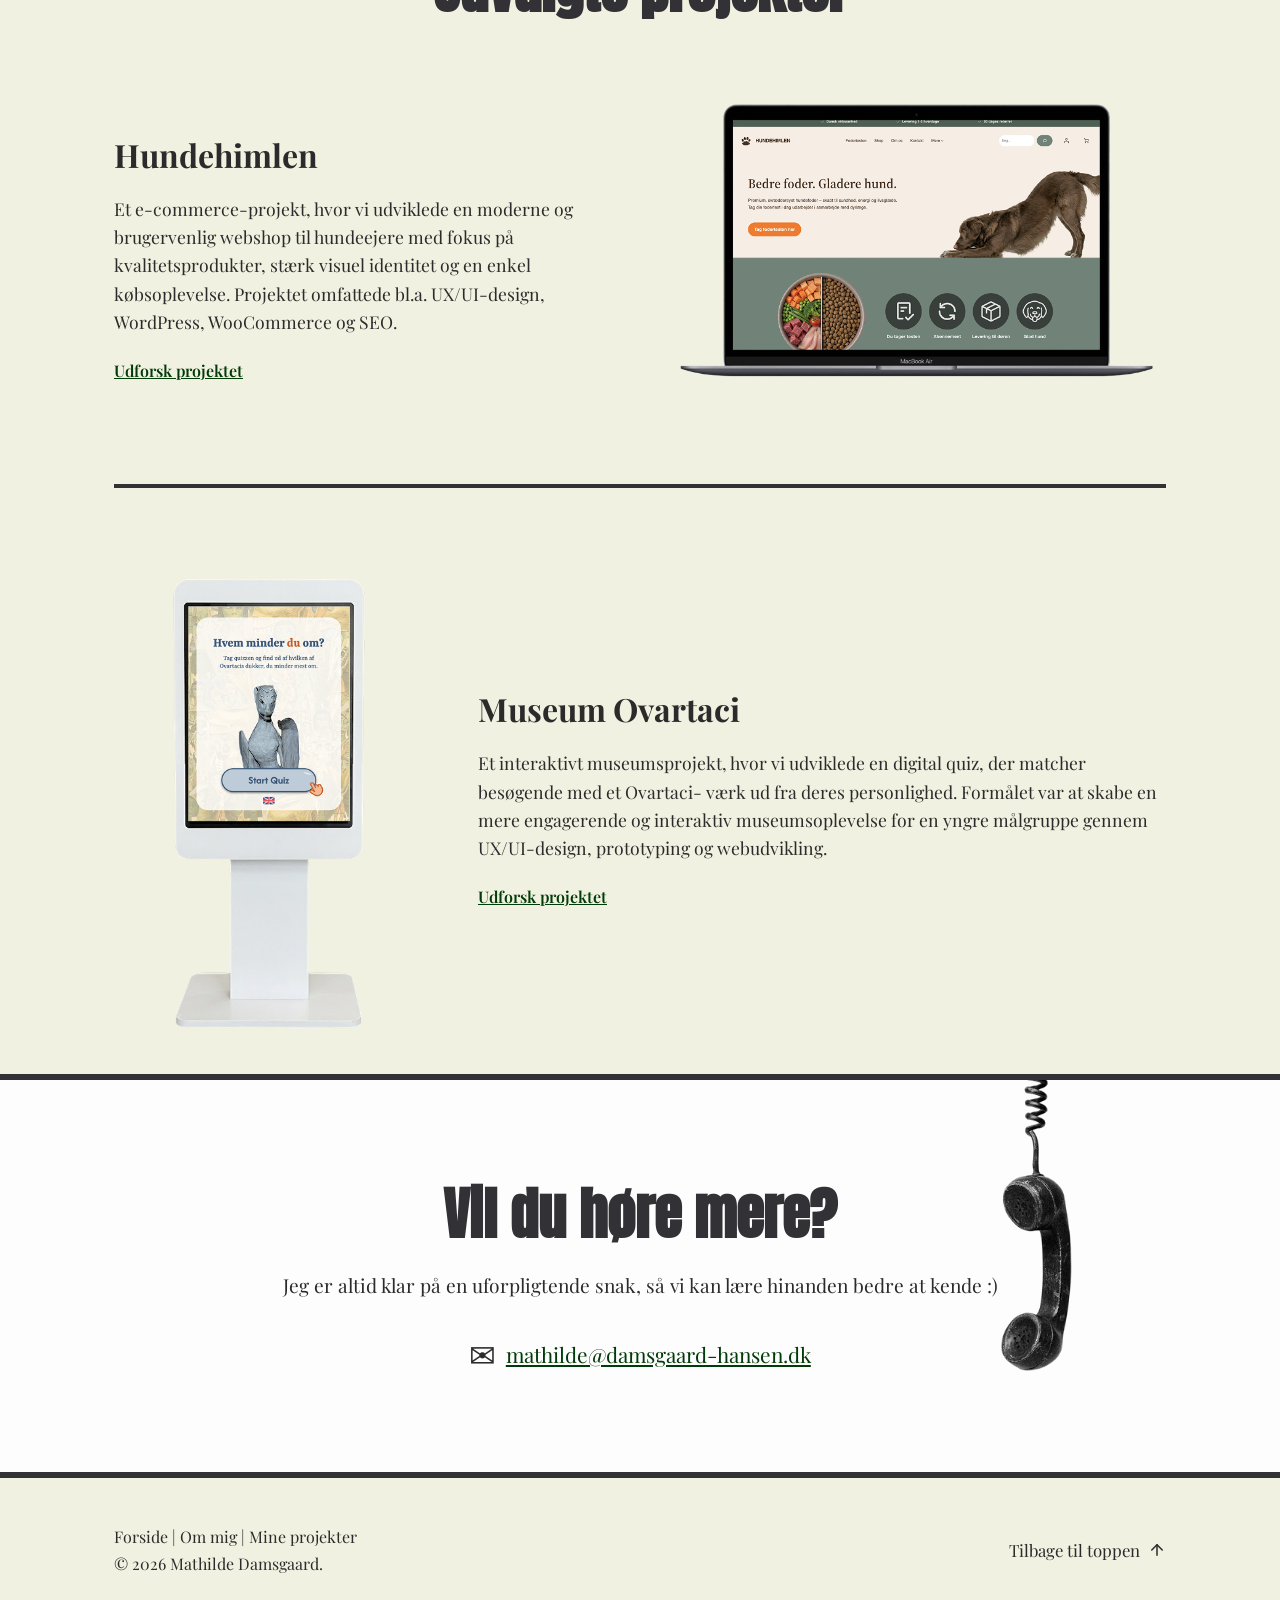
==== commit e143d654: "små rettelser" ====
--- a/index.html
+++ b/index.html
@@ -75,7 +75,7 @@
     <!-- Intro-sektion under hero -->
     <section class="intro">
       <div class="intro__image">
-        <img src="img/forsidebillede.jpg" alt="Mathilde Damsgaard" />
+        <img src="img/mig-forsidebillede.JPG" alt="Mathilde Damsgaard" />
       </div>
 
       <div class="intro__content">
--- a/css/style.css
+++ b/css/style.css
@@ -174,9 +174,6 @@
   object-fit: cover;
   object-position: center top;
   display: block;
-  filter: grayscale(
-    100%
-  ); /* gør billedet sort/hvid automatisk, uanset original farve */
 }
 
 .intro__content {
@@ -551,13 +548,12 @@
 
 .bio-section__body {
   display: flex;
-  gap: 3rem;
   align-items: flex-start;
   flex-wrap: wrap;
 }
 
 .bio-section__text {
-  flex: 2 1 500px;
+  flex: 2 1 560px;
   font-size: 1.1rem;
   line-height: 1.7;
   color: #2b2b2b;
@@ -591,9 +587,11 @@
 }
 
 .bio-section__photos--single {
+  flex: 1.8 1 720px;
   min-height: auto;
   display: flex;
-  justify-content: center;
+  justify-content: flex-end;
+  margin-right: -9rem;
 }
 
 .bio-section__closing {
@@ -621,24 +619,11 @@
   display: block;
 }
 
-.bio-photo--left {
-  position: absolute;
-  left: 0;
-  top: 0;
-  z-index: 2;
-  width: clamp(150px, 27vw, 320px);
+.bio-photo-detaljer {
+  width: 100%;
+  max-width: none;
   height: auto;
-  transform: rotate(-6deg);
-}
-
-.bio-photo--right {
-  position: absolute;
-  left: clamp(85px, 14vw, 170px);
-  top: clamp(30px, 5.8vw, 70px);
-  z-index: 1;
-  width: clamp(180px, 32vw, 380px);
-  height: auto;
-  transform: rotate(10deg);
+  display: block;
 }
 
 /* ===== CV / Uddannelse accordion ===== */
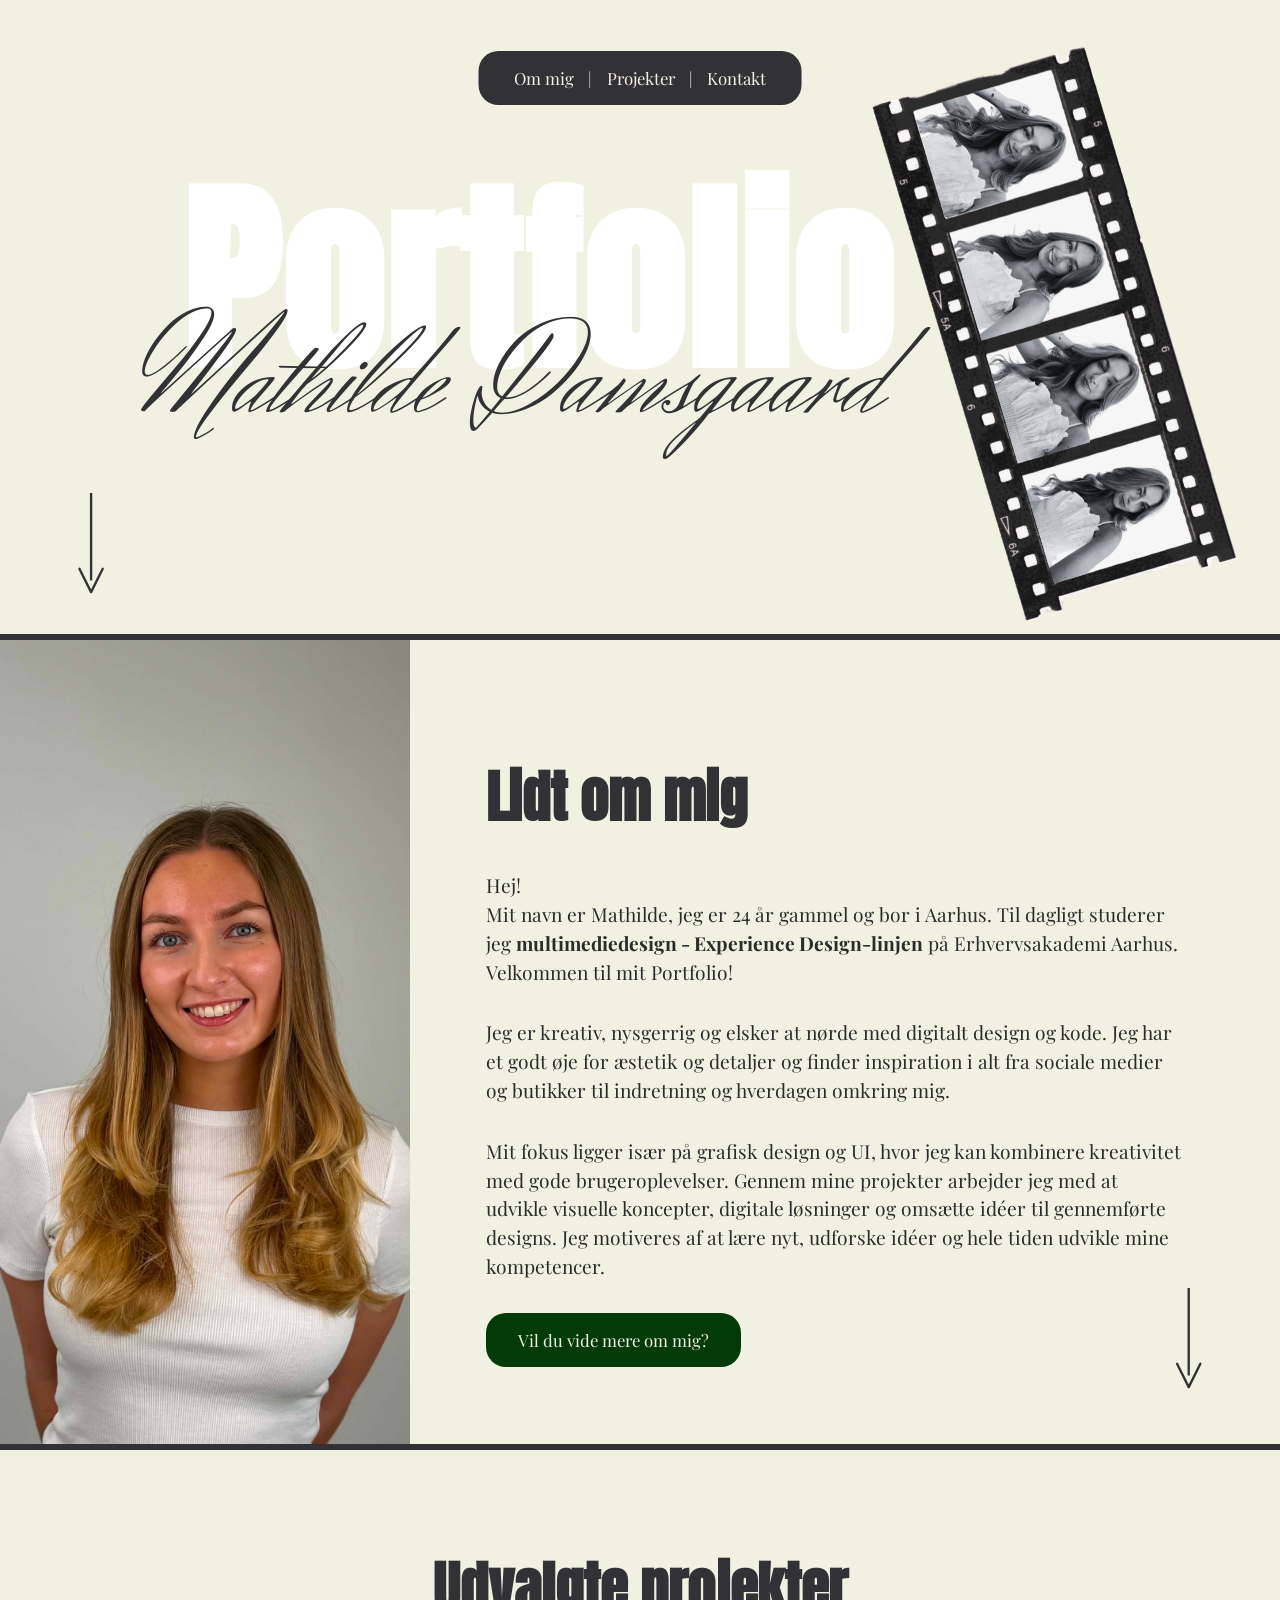
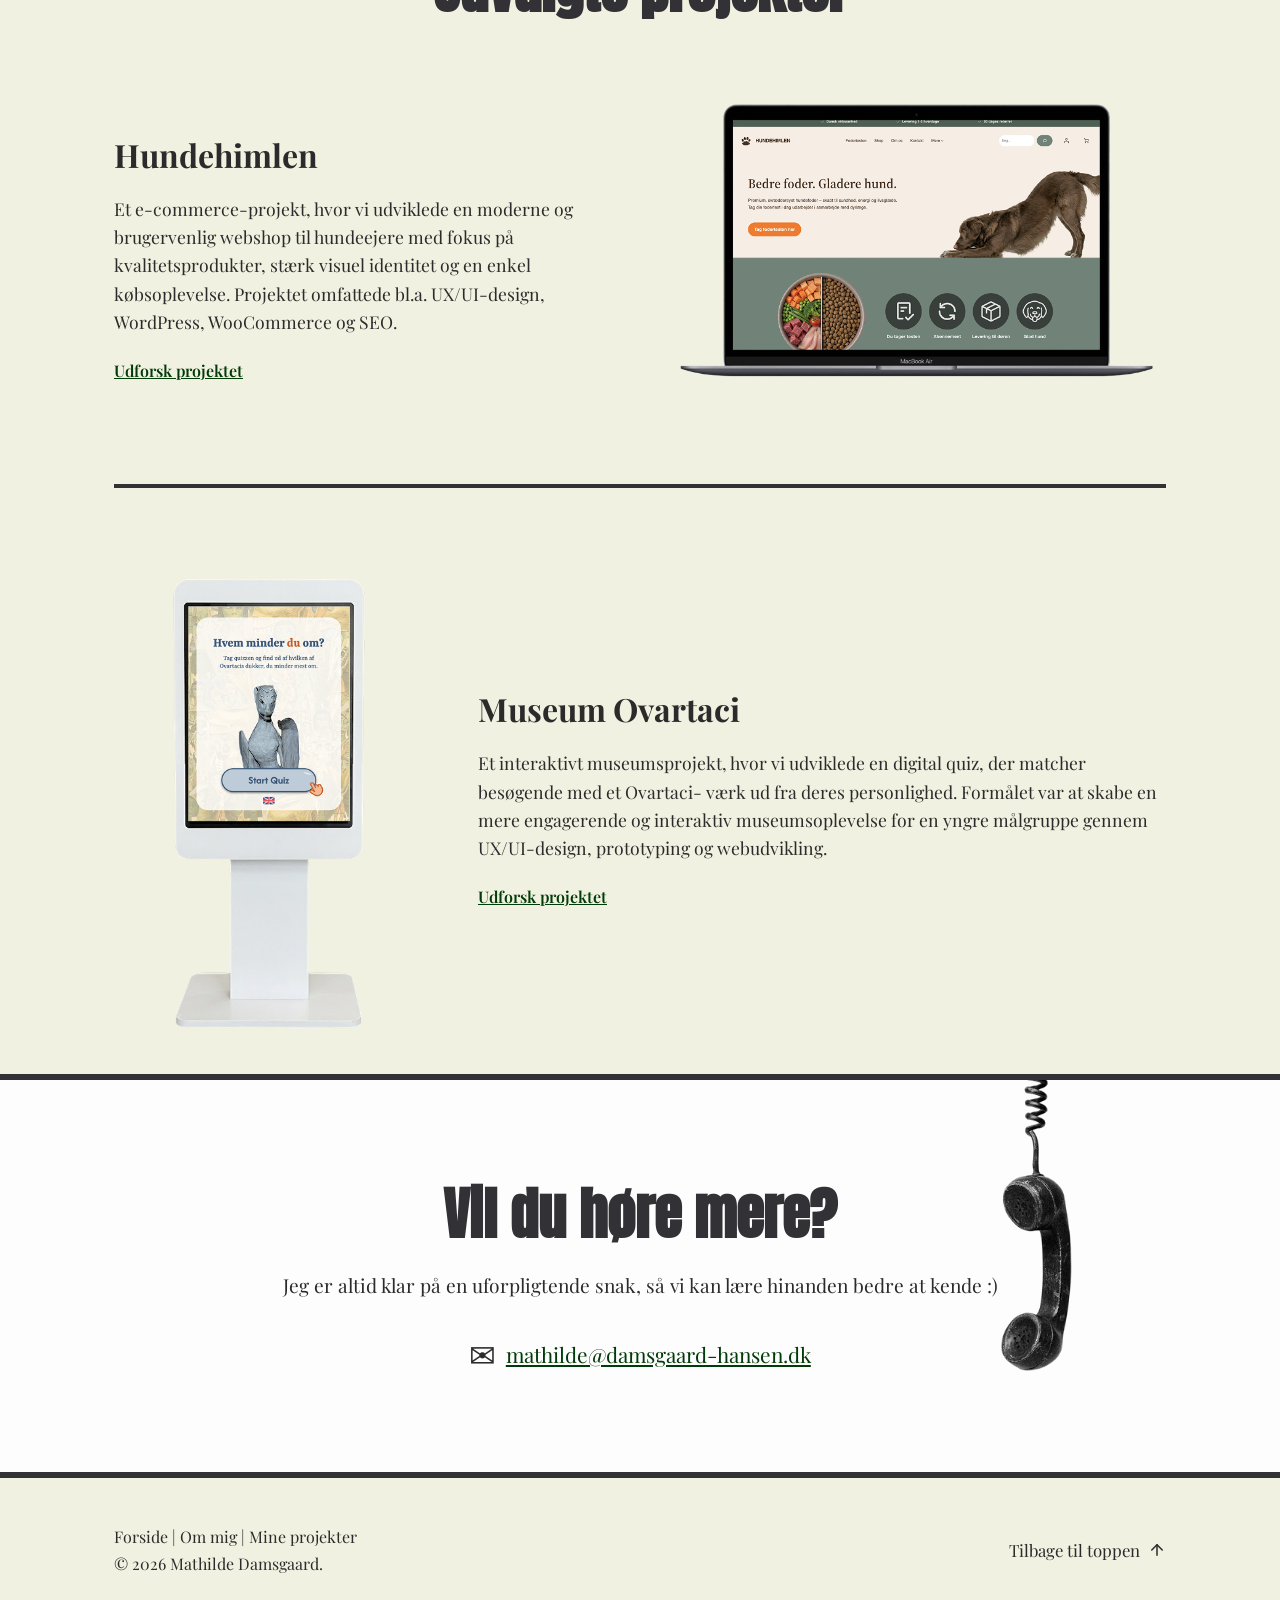
==== commit 7110cb46: "indsat nyt billede og cv" ====
--- a/index.html
+++ b/index.html
@@ -75,7 +75,7 @@
     <!-- Intro-sektion under hero -->
     <section class="intro">
       <div class="intro__image">
-        <img src="img/mig-forsidebillede.JPG" alt="Mathilde Damsgaard" />
+        <img src="img/damsgaard.jpeg" alt="Mathilde Damsgaard" />
       </div>
 
       <div class="intro__content">
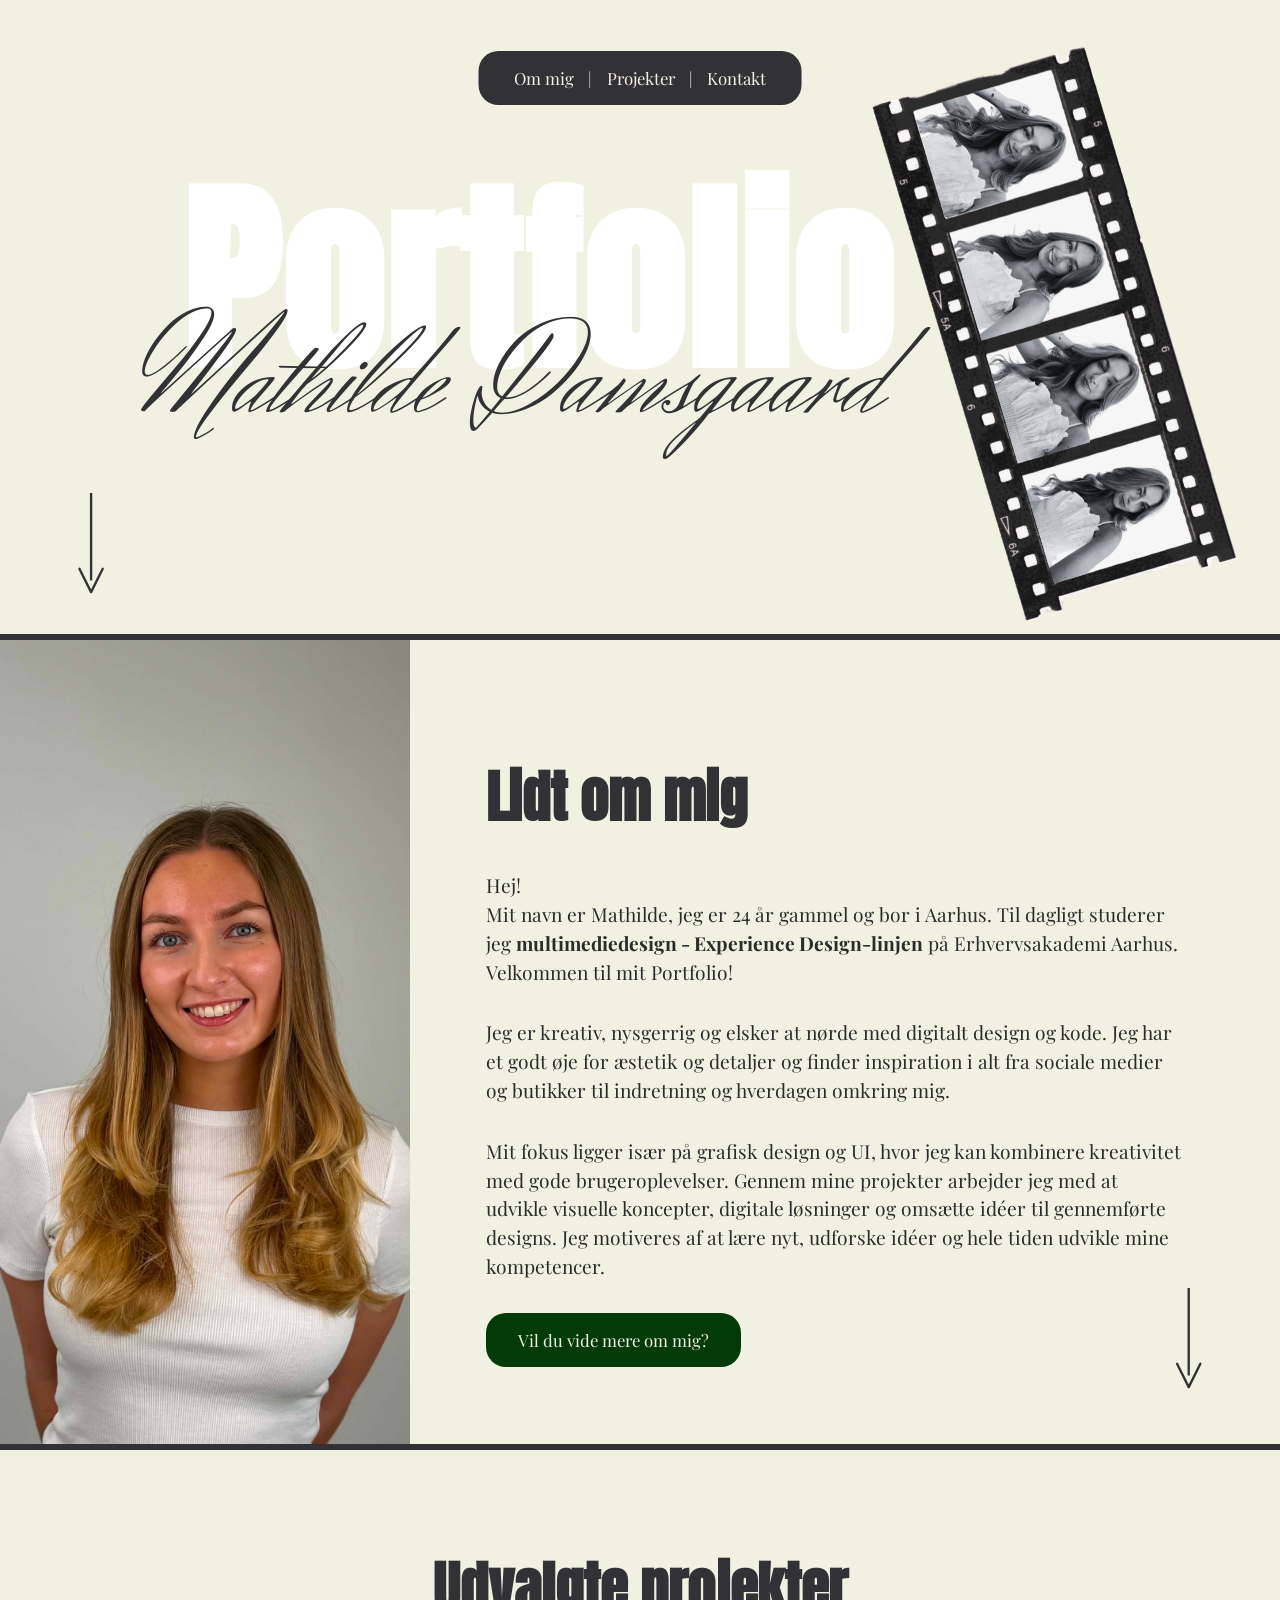
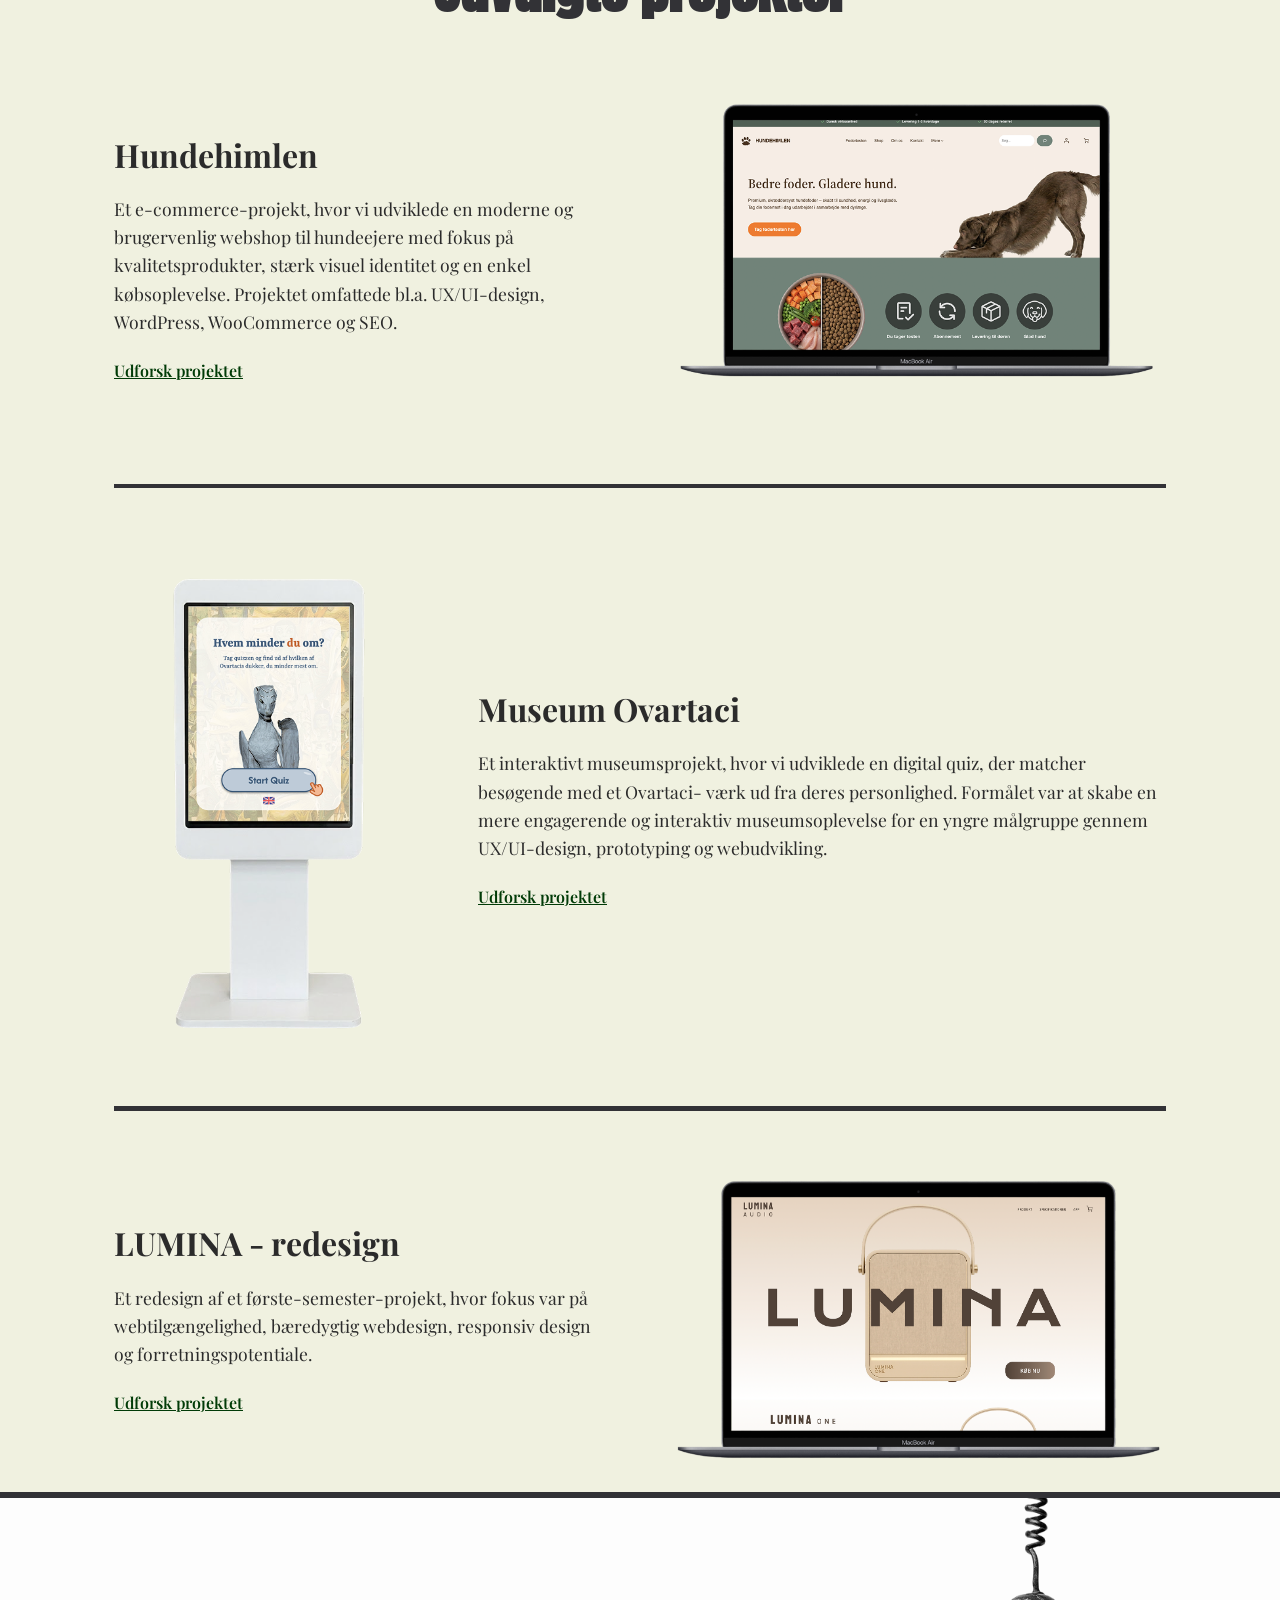
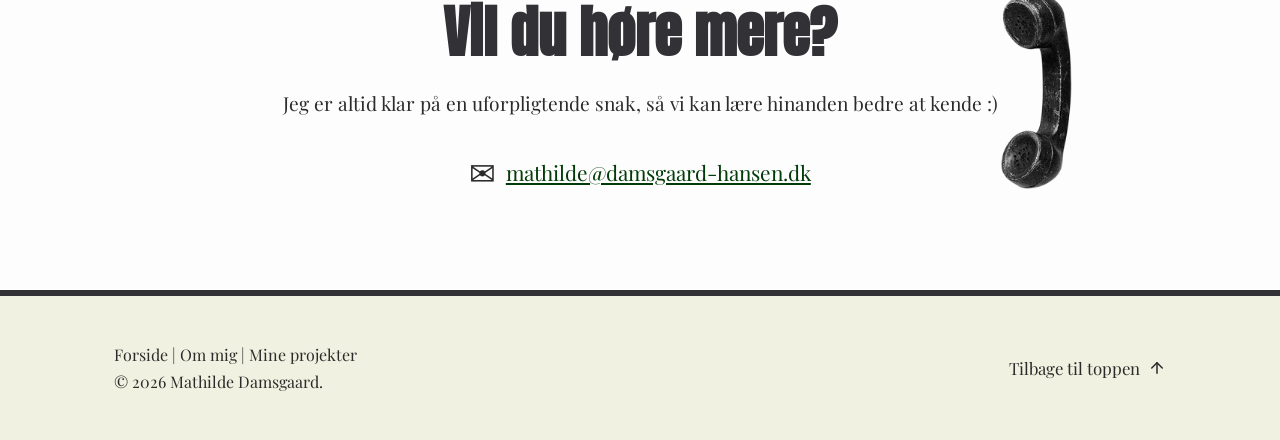
==== commit f735caa1: "tilføjet en side om lumina projektet" ====
--- a/index.html
+++ b/index.html
@@ -140,7 +140,7 @@
     <section class="projects" id="projekter">
       <h2 class="projects__title">Udvalgte projekter</h2>
 
-      <!-- Projekt 1: billede venstre, tekst højre -->
+      <!-- Projekt 1: tekst venstre, billede højre -->
       <div class="project-row project-row--reverse">
         <div class="project-row__image fly-in-left">
           <img
@@ -164,7 +164,7 @@
 
       <div class="projects__divider"></div>
 
-      <!-- Projekt 2: tekst venstre, billede højre -->
+      <!-- Projekt 2: billede venstre, tekst højre -->
       <div class="project-row">
         <div class="project-row__image project-row__image--small fly-in-right">
           <img
@@ -184,6 +184,27 @@
           <a href="ovartaci.html" class="project-row__link"
             >Udforsk projektet</a
           >
+        </div>
+      </div>
+
+      <div class="projects__divider"></div>
+
+      <!-- Projekt 1: tekst venstre, billede højre -->
+      <div class="project-row project-row--reverse">
+        <div class="project-row__image fly-in-left">
+          <img
+            src="img/lumina-mockup.png"
+            alt="LUMINA webshop vist på en bærbar computer"
+          />
+        </div>
+        <div class="project-row__text">
+          <h3 class="project-row__title">LUMINA - redesign</h3>
+          <p class="project-row__desc">
+            Et redesign af et første-semester-projekt, hvor fokus var på
+            webtilgængelighed, bæredygtig webdesign, responsiv design og
+            forretningspotentiale.
+          </p>
+          <a href="lumina.html" class="project-row__link">Udforsk projektet</a>
         </div>
       </div>
     </section>
